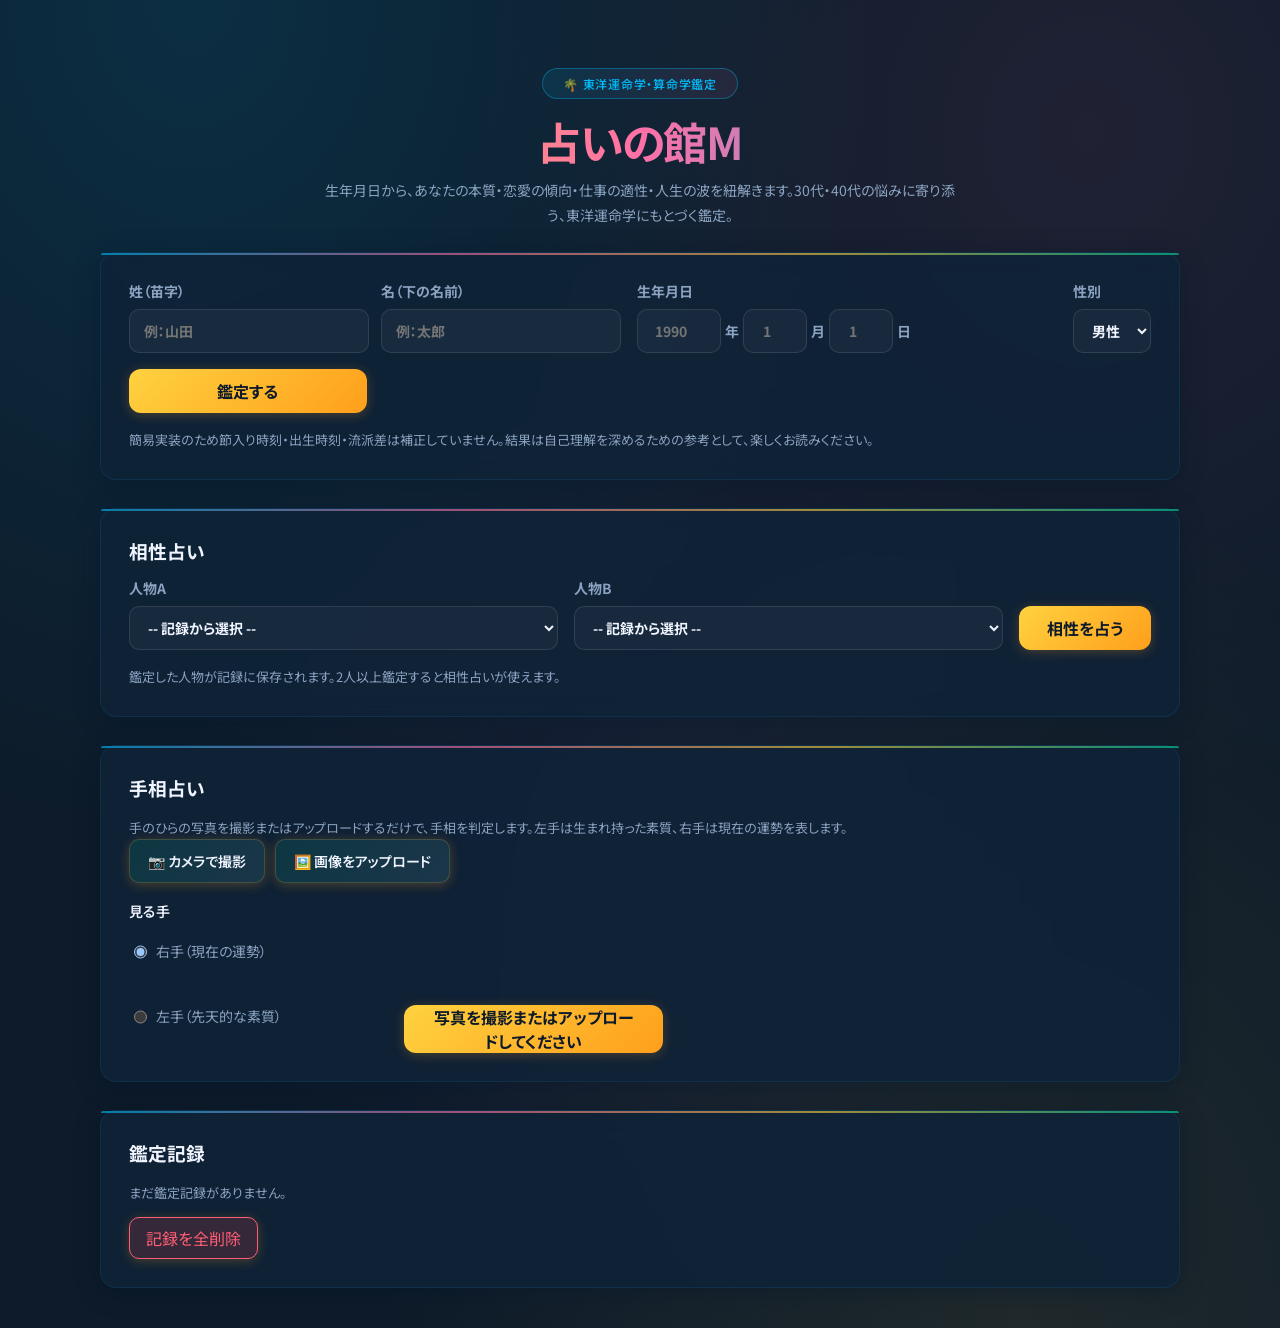
==== index.html @ 5821ea6c "add palmistry photo-only fortune feature with camera/upload and image-hash auto-detection" ====
<!doctype html>
<html lang="ja">
  <head>
    <meta charset="UTF-8" />
    <meta name="viewport" content="width=device-width, initial-scale=1.0" />
    <title>占いの館M</title>
    <link rel="preconnect" href="https://fonts.googleapis.com" />
    <link rel="preconnect" href="https://fonts.gstatic.com" crossorigin />
    <link href="https://fonts.googleapis.com/css2?family=Noto+Sans+JP:wght@400;500;600;700&display=swap" rel="stylesheet" />
    <link rel="stylesheet" href="./styles.css?v=20260906d" />
    <link rel="icon" type="image/svg+xml" href="./icon.svg" />
    <link rel="apple-touch-icon" href="./icon.svg" />
    <!-- Google Analytics 4 - 測定IDを取得後に G-XXXXXXXXXX を実際のIDに置き換えてください -->
    <script async src="https://www.googletagmanager.com/gtag/js?id=G-XXXXXXXXXX"></script>
    <script>
      window.dataLayer = window.dataLayer || [];
      function gtag(){dataLayer.push(arguments);}
      gtag('js', new Date());
      gtag('config', 'G-XXXXXXXXXX');
    </script>
  </head>
  <body>
    <main class="app">
      <section class="hero">
        <div class="badge">🌴 東洋運命学・算命学鑑定</div>
        <h1>占いの館M</h1>
        <p>生年月日から、あなたの本質・恋愛の傾向・仕事の適性・人生の波を紐解きます。30代・40代の悩みに寄り添う、東洋運命学にもとづく鑑定。</p>
      </section>

      <section class="panel input-panel">
        <form id="fortuneForm">
          <div class="name-row">
            <label>
              姓（苗字）
              <input id="lastName" type="text" placeholder="例：山田" autocomplete="family-name" />
            </label>
            <label>
              名（下の名前）
              <input id="firstName" type="text" placeholder="例：太郎" autocomplete="given-name" />
            </label>
          </div>
          <div class="birth-row">
            <label>
              生年月日
              <div class="birth-inputs">
                <input id="birthYear" type="number" inputmode="numeric" placeholder="1990" min="1900" max="2100" required />
                <span class="birth-sep">年</span>
                <input id="birthMonth" type="number" inputmode="numeric" placeholder="1" min="1" max="12" required />
                <span class="birth-sep">月</span>
                <input id="birthDay" type="number" inputmode="numeric" placeholder="1" min="1" max="31" required />
                <span class="birth-sep">日</span>
              </div>
            </label>
          </div>
          <label>
            性別
            <select id="gender">
              <option value="male">男性</option>
              <option value="female">女性</option>
            </select>
          </label>
          <button type="submit">鑑定する</button>
        </form>
        <p class="note">簡易実装のため節入り時刻・出生時刻・流派差は補正していません。結果は自己理解を深めるための参考として、楽しくお読みください。</p>
      </section>

      <section id="result" class="result hidden"></section>

      <section class="panel input-panel section-spaced">
        <h3 class="panel-title">相性占い</h3>
        <form id="compatForm">
          <label>
            人物A
            <select id="personA" required><option value="">-- 記録から選択 --</option></select>
          </label>
          <label>
            人物B
            <select id="personB" required><option value="">-- 記録から選択 --</option></select>
          </label>
          <button type="submit">相性を占う</button>
        </form>
        <p class="note">鑑定した人物が記録に保存されます。2人以上鑑定すると相性占いが使えます。</p>
      </section>

      <section id="compatResult" class="result hidden"></section>

      <section class="panel input-panel section-spaced">
        <h3 class="panel-title">手相占い</h3>
        <p class="note">手のひらの写真を撮影またはアップロードするだけで、手相を判定します。左手は生まれ持った素質、右手は現在の運勢を表します。</p>

        <div class="palm-photo-section">
          <div class="palm-photo-buttons">
            <button type="button" id="palmCameraBtn" class="palm-photo-btn">📷 カメラで撮影</button>
            <button type="button" id="palmUploadBtn" class="palm-photo-btn">🖼️ 画像をアップロード</button>
            <input type="file" id="palmFileInput" accept="image/*" hidden />
          </div>
          <div id="palmCameraWrap" class="palm-camera-wrap hidden">
            <video id="palmVideo" autoplay playsinline></video>
            <div class="palm-camera-controls">
              <button type="button" id="palmSnapBtn">撮影する</button>
              <button type="button" id="palmCameraCancelBtn" class="btn-danger">キャンセル</button>
            </div>
            <p class="note">手のひらをカメラに向けてください。明るい場所で撮影すると線が見やすくなります。</p>
          </div>
          <div id="palmPhotoPreview" class="palm-photo-preview hidden">
            <img id="palmPhotoImg" alt="手のひらの写真" />
            <div class="palm-photo-actions">
              <button type="button" id="palmRetakeBtn">撮り直す</button>
              <button type="button" id="palmClearPhotoBtn" class="btn-danger">写真を削除</button>
            </div>
          </div>
        </div>

        <form id="palmistryForm">
          <div class="palm-section">
            <label class="palm-label">見る手</label>
            <div class="palm-hand-select">
              <label><input type="radio" name="palmHand" value="right" checked /> 右手（現在の運勢）</label>
              <label><input type="radio" name="palmHand" value="left" /> 左手（先天的な素質）</label>
            </div>
          </div>
          <button type="submit" id="palmSubmitBtn" disabled>写真を撮影またはアップロードしてください</button>
        </form>
      </section>

      <section id="palmistryResult" class="result hidden"></section>

      <section id="historySection" class="panel input-panel section-spaced">
        <h3 class="panel-title">鑑定記録</h3>
        <div id="historyList"></div>
        <button id="clearHistory" class="btn-danger">記録を全削除</button>
      </section>
    </main>
    <script src="./qrcode.min.js?v=20260724a"></script>
    <script src="./kanji-data.js?v=20260822b"></script>
    <script src="./palmistry-data.js?v=20260906b"></script>
    <script src="./app.js?v=20260906j"></script>
  </body>
</html>
---- styles.css ----
:root {
  color-scheme: dark;
  --bg: #0d1b2a;
  --panel: rgba(15, 35, 55, 0.88);
  --panel-strong: #122845;
  --text: #f0f4ff;
  --muted: #8ba3c0;
  --gold: #ffd23f;
  --gold-soft: rgba(255, 210, 63, 0.12);
  --red: #ff5d73;
  --blue: #00bbf9;
  --green: #06d6a0;
  --border: rgba(255, 210, 63, 0.18);
  --border-subtle: rgba(0, 187, 249, 0.10);
  --green-soft: rgba(6, 214, 160, 0.08);
  --green-border: rgba(6, 214, 160, 0.20);
  --blue-soft: rgba(0, 187, 249, 0.08);
  --blue-border: rgba(0, 187, 249, 0.20);
  --orange-soft: rgba(255, 159, 67, 0.08);
  --orange-border: rgba(255, 159, 67, 0.20);
  --red-soft: rgba(255, 93, 115, 0.08);
  --red-border: rgba(255, 93, 115, 0.20);
  --steel-soft: rgba(0, 187, 249, 0.08);
  --steel-border: rgba(0, 187, 249, 0.25);
  --seagreen-soft: rgba(6, 214, 160, 0.08);
  --seagreen-border: rgba(6, 214, 160, 0.25);
  --tropical-coral: #ff5d73;
  --tropical-teal: #00bbf9;
  --tropical-sand: #ffd23f;
  --tropical-palm: #06d6a0;
  --tropical-ocean: #0d1b2a;
  --tropical-purple: #c77dff;
  --tropical-pink: #ff70a6;
  --tropical-orange: #ff9f1c;
  --tropical-lime: #c1f50d;
  font-family: "Noto Sans JP", "Yu Gothic", "Hiragino Kaku Gothic ProN", Meiryo, system-ui, -apple-system, sans-serif;
  font-feature-settings: "palt";
}

/* === 統一ユーティリティクラス === */
.section-spaced { margin-top: 28px; }
.panel-title { margin: 0 0 14px; }
.btn-danger {
  margin-top: 12px;
  background: rgba(209, 75, 75, 0.2);
  color: var(--red);
  border: 1px solid var(--red);
  border-radius: 10px;
  padding: 8px 16px;
  cursor: pointer;
  font: inherit;
  min-height: auto;
}
.btn-danger:hover { background: rgba(209, 75, 75, 0.35); }
.history-item { cursor: pointer; }
.history-tags {
  display: flex;
  gap: 4px;
  margin-top: 4px;
  flex-wrap: wrap;
}
.sex-tendency { margin-bottom: 12px; }
.sex-tendency-head { margin-bottom: 4px; }
.sex-tendency-keyword {
  font-size: 11px;
  padding: 2px 8px;
  border-radius: 4px;
  background: rgba(232, 200, 112, 0.13);
  color: #c0a040;
  font-weight: 600;
}
.sex-tendency-summary {
  font-size: 13px;
  margin-bottom: 6px;
}
.sex-tendency-traits {
  font-size: 12px;
  margin: 0 0 6px;
  padding-left: 20px;
  color: var(--text);
}
.sex-tendency-caution {
  font-size: 11px;
  color: var(--muted);
  padding: 3px 8px;
  border-radius: 4px;
  background: rgba(255, 180, 80, 0.1);
}
.mt-4 { margin-top: 4px; }
.mt-6 { margin-top: 6px; }
.mt-14 { margin-top: 14px; }
.mt-16 { margin-top: 16px; }
.mt-18 { margin-top: 18px; }
.m-0 { margin: 0; }
.mb-6 { margin-bottom: 6px; }
.mb-8 { margin-bottom: 8px; }
.mb-10 { margin-bottom: 10px; }
.mb-12 { margin-bottom: 12px; }
.text-red { color: #e05050; }
.text-steel { color: #4682b4; }
.text-seagreen { color: #2e8b57; }
.text-muted { color: var(--muted); }
.fs-14 { font-size: 14px; }
.fs-15 { font-size: 15px; }
.alert-lead { font-size: 15px; line-height: 1.7; }
.risk-factor {
  margin: 4px 0;
  padding: 4px 8px;
  background: rgba(192,80,80,0.08);
  border-radius: 6px;
  font-size: 12px;
  color: var(--muted);
}
.risk-factor.is-protect {
  background: var(--seagreen-soft);
}
.risk-factor-simple {
  font-size: 14px;
  margin: 6px 0;
  padding: 8px 12px;
  background: rgba(192,80,80,0.08);
  border-radius: 8px;
  line-height: 1.6;
}
.risk-factor-simple.is-protect {
  background: var(--seagreen-soft);
}
.tag-pill.is-sm { font-size: 12px; padding: 4px 10px; }
.tag-pill.is-lg { font-size: 14px; padding: 6px 14px; }
.flex-wrap-gap {
  display: flex;
  flex-wrap: wrap;
  gap: 6px;
  margin-top: 6px;
}
.six-parents-legend-color { display: inline-block; width: 12px; height: 12px; border-radius: 2px; margin-right: 6px; }
.six-parents-depth-comment { display: block; font-size: 0.7em; font-weight: 400; opacity: 0.7; }
.score-badge {
  font-size: 11px;
  padding: 2px 6px;
  border-radius: 4px;
  background: var(--badge-bg, rgba(255, 255, 255, 0.08));
  color: var(--badge-color, var(--muted));
  font-weight: 600;
}
.info-box {
  padding: 14px 16px;
  border-radius: 10px;
  border: 1px solid;
  margin-bottom: 16px;
}
.info-box.is-green { background: var(--green-soft); border-color: var(--green-border); }
.info-box.is-blue { background: var(--blue-soft); border-color: var(--blue-border); }
.info-box.is-orange { background: var(--orange-soft); border-color: var(--orange-border); }
.info-box.is-red { background: var(--red-soft); border-color: var(--red-border); }
.info-box.is-gold { background: rgba(244, 201, 93, 0.06); border-color: rgba(244, 201, 93, 0.15); }
.info-box.is-steel { background: var(--steel-soft); border-color: var(--steel-border); }

.info-section { margin-bottom: 12px; }
.info-section:last-child { margin-bottom: 0; }
.info-label {
  font-size: 13px;
  color: var(--muted);
  display: block;
  margin-bottom: 4px;
}
.info-label.is-orange { color: #d0a070; }
.info-label.is-red { color: #e08060; }
.info-label.is-green { color: #70b080; }
.info-label.is-blue { color: #7ab0d0; }
.info-label.is-steel { color: #4682b4; }
.info-label.is-seagreen { color: #2e8b57; }
.info-label.is-red-strong { color: #c05050; }

.info-text {
  margin: 4px 0 0;
  font-size: 14px;
  line-height: 1.7;
  color: var(--text);
}
.info-text.is-lead {
  margin: 0 0 14px;
  line-height: 1.8;
}
.info-text.is-compact {
  font-size: 13px;
  line-height: 1.8;
}
.flex-row {
  display: flex;
  align-items: center;
  gap: 10px;
  margin-bottom: 8px;
}
.tp-list {
  margin: 0;
  padding-left: 20px;
  line-height: 1.7;
  font-size: 13px;
  color: var(--text);
}

.info-grid {
  display: grid;
  grid-template-columns: repeat(auto-fit, minmax(180px, 1fr));
  gap: 10px;
}

.info-item {
  padding: 10px 14px;
  border-radius: 8px;
  background: rgba(255, 255, 255, 0.03);
  border: 1px solid var(--border);
}
.info-item .info-label { margin-bottom: 0; }
.info-item p { margin: 4px 0 0; font-size: 14px; }

.tag-pill {
  display: inline-block;
  font-size: 13px;
  padding: 6px 14px;
  border-radius: 10px;
  font-weight: 600;
  border: 1px solid;
}
.tag-pill.is-blue {
  background: rgba(122, 176, 208, 0.12);
  border-color: rgba(122, 176, 208, 0.25);
  color: #7ab0d0;
}
.tag-pill.is-red {
  background: rgba(192, 80, 80, 0.1);
  border-color: rgba(192, 80, 80, 0.2);
  color: #c05050;
}
.tag-list {
  display: flex;
  flex-wrap: wrap;
  gap: 8px;
  margin-top: 8px;
}
.info-inline {
  font-size: 14px;
  margin-left: 8px;
}
.mini-badge {
  font-size: 12px;
  padding: 2px 8px;
  border-radius: 4px;
  font-weight: 600;
}
.mini-badge.is-blue { background: rgba(122, 176, 208, 0.12); color: #7ab0d0; }

.note-text {
  color: var(--muted);
  font-size: 13px;
  line-height: 1.7;
}
.note-text-sm {
  color: var(--muted);
  font-size: 12px;
  line-height: 1.6;
}

/* === 表示モード切替 === */
.view-toggle-wrap {
  display: flex;
  align-items: center;
  flex-wrap: wrap;
  gap: 10px;
  margin-bottom: 20px;
  padding: 14px 18px;
  background: var(--panel);
  border: 1px solid var(--border-subtle);
  border-radius: 12px;
}
.view-toggle {
  display: inline-flex;
  align-items: center;
  position: relative;
  cursor: pointer;
  user-select: none;
  gap: 8px;
}
.view-toggle input {
  position: absolute;
  opacity: 0;
  width: 0;
  height: 0;
}
.view-toggle-slider {
  width: 46px;
  height: 24px;
  border-radius: 12px;
  background: var(--gold);
  transition: background 0.2s;
  position: relative;
  flex-shrink: 0;
}
.view-toggle-slider::before {
  content: "";
  position: absolute;
  width: 18px;
  height: 18px;
  border-radius: 50%;
  background: #fff;
  top: 3px;
  left: 3px;
  transition: transform 0.2s;
}
.view-toggle input:checked + .view-toggle-slider {
  background: var(--gold);
}
.view-toggle input:checked + .view-toggle-slider::before {
  transform: translateX(22px);
}
.view-toggle input:not(:checked) + .view-toggle-slider {
  background: var(--green);
}
.view-toggle-label-expert,
.view-toggle-label-simple {
  font-size: 13px;
  font-weight: 600;
  transition: opacity 0.2s;
}
.view-toggle input:checked ~ .view-toggle-label-expert { opacity: 1; }
.view-toggle input:checked ~ .view-toggle-label-simple { opacity: 0.4; }
.view-toggle input:not(:checked) ~ .view-toggle-label-expert { opacity: 0.4; }
.view-toggle input:not(:checked) ~ .view-toggle-label-simple { opacity: 1; }
.view-toggle-hint {
  font-size: 12px;
  color: var(--muted);
  margin: 0;
  flex-basis: 100%;
}
/* 専門用語あり（チェックON）= expert表示、simple非表示 */
.view-toggle-hint.simple-only,
.simple-only { display: none; }
.view-toggle-hint.expert-only { display: block; }
/* 専門用語なし（チェックOFF）= simple表示、expert非表示 */
body.simple-mode .simple-only { display: block; }
body.simple-mode .expert-only { display: none; }
body.simple-mode .view-toggle-hint.expert-only { display: none; }
body.simple-mode .view-toggle-hint.simple-only { display: block; }
/* simple-only内の要素は常に表示 */
body.simple-mode .simple-only .simple-only { display: block; }
/* expert-only内のexpert-onlyは親が表示時のみ */
body:not(.simple-mode) .expert-only .expert-only { display: block; }

/* === シンプル表示モードのスタイル === */
.simple-summary {
  display: flex;
  flex-direction: column;
  gap: 16px;
}
.simple-summary-item h4 {
  font-size: 14px;
  color: var(--gold);
  margin: 0 0 6px;
}
.simple-summary-item p {
  font-size: 13px;
  line-height: 1.7;
  margin: 0;
  color: var(--text);
}
.simple-stage {
  padding: 14px 16px;
  border-radius: 10px;
  border: 1px solid rgba(255,255,255,0.06);
  margin-bottom: 10px;
  background: rgba(255,255,255,0.02);
}
.simple-stage.current {
  border-color: var(--gold);
  background: rgba(217,164,65,0.06);
}
.simple-stage-head {
  display: flex;
  align-items: center;
  gap: 10px;
  margin-bottom: 8px;
}
.simple-stage-head h4 {
  font-size: 14px;
  margin: 0;
}
.simple-stage-now {
  font-size: 11px;
  padding: 2px 8px;
  border-radius: 4px;
  background: var(--gold);
  color: #000;
  font-weight: 700;
}
.simple-stage-rank {
  font-size: 13px;
  font-weight: 700;
  margin-left: auto;
}
.simple-stage-desc {
  font-size: 13px;
  line-height: 1.6;
  margin: 6px 0;
}
.simple-stage-advice {
  font-size: 12px;
  line-height: 1.6;
  color: var(--muted);
  margin: 4px 0 0;
}
.simple-health {
  display: flex;
  flex-direction: column;
  gap: 14px;
}
.simple-health-item h4 {
  font-size: 14px;
  color: var(--gold);
  margin: 0 0 6px;
}
.simple-health-item p {
  font-size: 13px;
  line-height: 1.7;
  margin: 0;
}
.simple-health-warning {
  padding: 12px 14px;
  border-radius: 10px;
  background: rgba(255,80,80,0.06);
  border: 1px solid rgba(255,80,80,0.15);
}
.simple-health-warning h4 { color: #ff8080; }
.simple-health-year {
  margin: 8px 0;
  padding: 8px 10px;
  background: rgba(255,255,255,0.03);
  border-radius: 8px;
}
.simple-health-year b {
  font-size: 14px;
  color: #ff8080;
}
.simple-health-year p {
  font-size: 12px;
  line-height: 1.5;
  margin: 4px 0 0;
}

* {
  box-sizing: border-box;
}

body {
  margin: 0;
  min-height: 100vh;
  overflow-x: hidden;
  background:
    radial-gradient(ellipse at 15% 0%, rgba(0, 187, 249, 0.12) 0%, transparent 45%),
    radial-gradient(ellipse at 85% 10%, rgba(255, 112, 166, 0.08) 0%, transparent 40%),
    radial-gradient(ellipse at 50% 60%, rgba(199, 125, 255, 0.06) 0%, transparent 50%),
    radial-gradient(ellipse at 80% 100%, rgba(255, 210, 63, 0.08) 0%, transparent 45%),
    var(--bg);
  color: var(--text);
  -webkit-font-smoothing: antialiased;
  -moz-osx-font-smoothing: grayscale;
}

.app {
  width: min(1080px, calc(100% - 32px));
  margin: 0 auto;
  padding: 40px 0;
}

.hero {
  text-align: center;
  padding: 28px 0 24px;
}

.badge {
  display: inline-flex;
  padding: 6px 20px;
  border: 1px solid rgba(0, 187, 249, 0.35);
  border-radius: 999px;
  color: var(--tropical-teal);
  background: linear-gradient(90deg, rgba(0, 187, 249, 0.10), rgba(255, 112, 166, 0.08));
  letter-spacing: 0.06em;
  font-size: 12px;
  font-weight: 500;
}

h1 {
  margin: 16px 0 10px;
  font-size: clamp(28px, 5vw, 44px);
  line-height: 1.2;
  letter-spacing: -0.03em;
  font-weight: 700;
  background: linear-gradient(90deg, var(--tropical-sand), var(--tropical-pink), var(--tropical-teal));
  -webkit-background-clip: text;
  background-clip: text;
  -webkit-text-fill-color: transparent;
}

.hero p {
  max-width: 640px;
  margin: 0 auto;
  color: var(--muted);
  line-height: 1.8;
  font-size: 14px;
}

.panel,
.result-card {
  border: 1px solid var(--border-subtle);
  border-radius: 16px;
  background: var(--panel);
  box-shadow: 0 4px 24px rgba(0, 20, 40, 0.4);
  backdrop-filter: blur(10px);
}

/* colorful top accent line for panels */
.panel::before,
.result-card::before {
  content: none;
}

.panel,
.result-card {
  position: relative;
}

.panel::after,
.result-card::after {
  content: '';
  position: absolute;
  top: 0;
  left: 0;
  right: 0;
  height: 2px;
  border-radius: 16px 16px 0 0;
  background: linear-gradient(90deg, var(--tropical-teal), var(--tropical-pink), var(--tropical-sand), var(--tropical-palm));
  opacity: 0.6;
}

.input-panel {
  padding: 28px;
}

form {
  display: grid;
  grid-template-columns: 1fr 1fr 1fr 0.7fr auto;
  gap: 16px;
  align-items: end;
}

.name-row {
  grid-column: span 2;
  display: grid;
  grid-template-columns: 1fr 1fr;
  gap: 12px;
}

.birth-row {
  grid-column: span 2;
}

.birth-inputs {
  display: flex;
  align-items: center;
  gap: 4px;
  max-width: 100%;
}

.birth-inputs input {
  width: 64px;
  min-width: 0;
  text-align: center;
  flex-shrink: 1;
}

.birth-inputs input:first-child {
  width: 84px;
}

.birth-sep {
  color: var(--muted);
  font-size: 14px;
  font-weight: 700;
  flex-shrink: 0;
}

label {
  display: grid;
  gap: 8px;
  color: var(--muted);
  font-weight: 700;
  font-size: 14px;
}

input,
select,
button {
  min-height: 44px;
  max-width: 100%;
  border: 1px solid rgba(255, 255, 255, 0.1);
  border-radius: 10px;
  padding: 0 14px;
  font: inherit;
  transition: border-color 0.2s, box-shadow 0.2s;
}

input,
select {
  background: rgba(255, 255, 255, 0.04);
  color: var(--text);
}

input:focus,
select:focus {
  outline: none;
  border-color: var(--tropical-pink);
  box-shadow: 0 0 0 3px rgba(255, 112, 166, 0.15);
}

button {
  cursor: pointer;
  border: none;
  color: #0d1b2a;
  background: linear-gradient(135deg, var(--tropical-sand), var(--tropical-orange));
  font-weight: 700;
  padding: 0 28px;
  border-radius: 12px;
  transition: background 0.2s, transform 0.1s, box-shadow 0.2s;
  box-shadow: 0 2px 12px rgba(255, 159, 28, 0.25);
}

button:hover {
  background: linear-gradient(135deg, #ffe066, var(--tropical-sand));
  box-shadow: 0 4px 18px rgba(255, 210, 63, 0.35);
}

button:active {
  transform: scale(0.98);
}

.note {
  margin: 16px 0 0;
  color: var(--muted);
  font-size: 13px;
  line-height: 1.7;
}
.note.mb-10 { margin: 0 0 10px; }
.note.mb-14 { margin: 0 0 14px; }
.note.is-small { font-size: 12px; }
.note.lead { line-height: 1.7; }
.mt-10 { margin-top: 10px; }

.result {
  margin-top: 28px;
  display: grid;
  gap: 18px;
}

.hidden {
  display: none;
}

.result-card {
  padding: 28px;
}

.result-header {
  display: flex;
  justify-content: space-between;
  gap: 18px;
  align-items: start;
}

.result-header h2,
.result-card h3 {
  margin: 0;
  font-weight: 600;
}

.result-header p {
  margin: 10px 0 0;
  color: var(--muted);
}
.result-version {
  font-size: 10px;
  color: var(--muted);
  opacity: 0.5;
}

.grid {
  display: grid;
  grid-template-columns: repeat(3, 1fr);
  gap: 14px;
}

.kanshi {
  padding: 18px;
  border-radius: 14px;
  background: rgba(255, 255, 255, 0.04);
}

.kanshi strong {
  display: block;
  color: var(--muted);
  font-size: 13px;
}

.kanshi span {
  display: block;
  margin-top: 6px;
  font-size: 30px;
  font-weight: 900;
}

.bars {
  display: grid;
  gap: 12px;
  margin-top: 18px;
}

.bar-row {
  display: grid;
  grid-template-columns: 56px 1fr 34px;
  gap: 12px;
  align-items: center;
}

.bar {
  height: 12px;
  border-radius: 999px;
  background: rgba(255, 255, 255, 0.08);
  overflow: hidden;
}

.bar i {
  display: block;
  height: 100%;
  width: var(--bar-width, 0%);
  border-radius: inherit;
  background: linear-gradient(90deg, var(--gold), var(--red));
}

.star-grid {
  display: grid;
  grid-template-columns: repeat(5, 1fr);
  gap: 12px;
  margin-top: 18px;
}

.star {
  min-height: 120px;
  padding: 16px;
  border: 1px solid var(--border-subtle);
  border-radius: 14px;
  background: rgba(255, 255, 255, 0.03);
}

.star small {
  color: var(--muted);
}

.star b {
  display: block;
  margin: 8px 0;
  color: var(--gold);
  font-size: 20px;
}

.reading {
  display: grid;
  gap: 14px;
}

.reading article {
  padding: 18px;
  border-left: 3px solid var(--red);
  border-radius: 10px;
  background: var(--red-soft);
  line-height: 1.8;
}

.reading article.is-good {
  border-left-color: var(--blue);
  background: var(--blue-soft);
}

.reading article.is-bad {
  border-left-color: var(--red);
  background: var(--red-soft);
}

.reading article.is-work {
  border-left-color: var(--tropical-orange);
  background: var(--orange-soft);
}

.reading article.is-love {
  border-left-color: var(--tropical-pink);
  background: rgba(255, 112, 166, 0.08);
}

.reading article.is-hidden {
  border-left-color: var(--tropical-purple);
  background: rgba(199, 125, 255, 0.08);
}

.reading article.is-money {
  border-left-color: var(--tropical-palm);
  background: var(--green-soft);
}

.reading article.is-marriage {
  border-left-color: var(--tropical-teal);
  background: var(--blue-soft);
}

.reading article.is-social {
  border-left-color: var(--tropical-sand);
  background: var(--gold-soft);
}

.reading article.is-work-ex {
  border-left-color: var(--tropical-orange);
  background: var(--orange-soft);
}

.reading article.is-star-detail {
  border-left-color: var(--tropical-purple);
  background: rgba(199, 125, 255, 0.08);
}

.work-ex-score-wrap {
  display: flex;
  align-items: center;
  gap: 16px;
  margin-bottom: 10px;
}

.work-ex-score-num {
  font-size: 3.2em;
  font-weight: 800;
  color: var(--tropical-sand);
  line-height: 1;
  text-shadow: 0 0 20px rgba(255, 210, 63, 0.3);
}

.work-ex-score-num span {
  font-size: 0.35em;
  font-weight: 400;
  color: #a09060;
  margin-left: 2px;
}

.work-ex-rank-badge {
  display: inline-block;
  padding: 4px 14px;
  border-radius: 20px;
  font-size: 0.85em;
  font-weight: 600;
  color: #1a1a2e;
  background: linear-gradient(135deg, #e0c060, #c0a040);
  white-space: nowrap;
}

.work-ex-bar {
  height: 10px;
  border-radius: 5px;
  background: rgba(255, 255, 255, 0.08);
  overflow: hidden;
  margin-bottom: 12px;
}

.work-ex-bar i {
  display: block;
  height: 100%;
  width: var(--work-ex-width, 0%);
  border-radius: 5px;
  background: linear-gradient(90deg, var(--tropical-orange), var(--tropical-sand), var(--tropical-sand));
  transition: width 0.8s ease;
  box-shadow: 0 0 10px rgba(255, 210, 63, 0.4);
}

.work-ex-detail {
  font-size: 0.9em;
  line-height: 1.7;
  color: var(--muted);
  white-space: pre-line;
}

.reading h4 {
  margin: 0 0 8px;
  color: var(--tropical-coral);
}

.reading article.is-good h4 {
  color: var(--tropical-teal);
}

.reading article.is-work h4 {
  color: var(--tropical-orange);
}

.reading article.is-love h4 {
  color: var(--tropical-pink);
}

.reading article.is-hidden h4 {
  color: var(--tropical-purple);
}

.reading article.is-money h4 {
  color: var(--tropical-palm);
}

.reading article.is-marriage h4 {
  color: var(--tropical-teal);
}

.reading article.is-social h4 {
  color: var(--tropical-sand);
}

.reading article.is-work-ex h4 {
  color: var(--tropical-orange);
}

.reading article.is-star-detail h4 {
  color: var(--tropical-purple);
}

.reading article div {
  white-space: pre-line;
}

.taiun-flow {
  display: grid;
  grid-template-columns: repeat(auto-fill, minmax(100px, 1fr));
  gap: 10px;
  margin-top: 18px;
}

.taiun-item {
  padding: 14px 10px;
  border-radius: 12px;
  background: rgba(255, 255, 255, 0.03);
  border: 1px solid var(--border-subtle);
  text-align: center;
  transition: border-color 0.2s;
}

.taiun-item.current {
  border-color: var(--gold);
  background: var(--gold-soft);
}

.taiun-item .age {
  display: block;
  font-size: 12px;
  color: var(--muted);
  margin-bottom: 6px;
}

.taiun-item .pillar {
  font-size: 22px;
  font-weight: 900;
}

.taiun-item .star-label {
  display: block;
  margin-top: 6px;
  font-size: 12px;
  color: var(--gold);
}

.taiun-item .energy-label {
  display: block;
  margin-top: 4px;
  font-size: 11px;
  color: var(--blue);
}

#compatForm {
  display: grid;
  grid-template-columns: 1fr 1fr auto;
  gap: 16px;
  align-items: end;
}

.history-item {
  display: grid;
  grid-template-columns: 1fr 2fr auto;
  gap: 12px;
  align-items: center;
  padding: 12px 16px;
  border-radius: 10px;
  background: rgba(255, 255, 255, 0.03);
  margin-bottom: 6px;
  transition: background 0.2s;
}

.history-item:hover {
  background: var(--gold-soft);
}

.history-name {
  font-weight: 700;
}

.history-info {
  font-size: 13px;
  color: var(--muted);
}

.history-del {
  width: 28px;
  height: 28px;
  border: none;
  border-radius: 8px;
  background: rgba(209, 75, 75, 0.15);
  color: var(--red);
  font-size: 18px;
  cursor: pointer;
  display: flex;
  align-items: center;
  justify-content: center;
}

.compat-score {
  display: flex;
  justify-content: center;
  margin: 24px 0;
}

.score-circle {
  width: 120px;
  height: 120px;
  border-radius: 50%;
  border: 3px solid var(--gold);
  display: flex;
  align-items: center;
  justify-content: center;
  flex-direction: column;
  background: var(--gold-soft);
}

.score-circle span {
  font-size: 42px;
  font-weight: 900;
  color: var(--gold);
}

.score-circle small {
  font-size: 14px;
  color: var(--muted);
}

.compat-detail {
  display: grid;
  gap: 10px;
}

.compat-row {
  display: grid;
  grid-template-columns: 140px 1fr;
  gap: 12px;
  padding: 10px 14px;
  border-radius: 10px;
  background: rgba(255, 255, 255, 0.04);
  align-items: center;
}

.compat-row b {
  color: var(--gold);
  font-size: 13px;
}

.compat-cats {
  display: grid;
  gap: 20px;
}

.compat-cat {
  padding: 18px 20px;
  border-radius: 12px;
  border-left: 3px solid;
  background: rgba(255, 255, 255, 0.025);
}

.compat-cat.is-love {
  border-left-color: #e890b8;
  background: rgba(232, 144, 184, 0.06);
}

.compat-cat.is-sex {
  border-left-color: #e07060;
  background: rgba(224, 112, 96, 0.06);
}

.compat-cat.is-marriage {
  border-left-color: #70d0e0;
  background: rgba(112, 208, 224, 0.06);
}

.compat-cat.is-affair {
  border-left-color: #c080d0;
  background: rgba(192, 128, 208, 0.06);
}

.compat-cat.is-divorce {
  border-left-color: #d06060;
  background: rgba(208, 96, 96, 0.06);
}

.compat-cat-head {
  display: flex;
  align-items: center;
  justify-content: space-between;
  margin-bottom: 10px;
}

.compat-cat-head h4 {
  margin: 0;
  font-size: 1.05em;
}

.compat-cat.is-love h4 { color: #e890b8; }
.compat-cat.is-sex h4 { color: #e07060; }
.compat-cat.is-marriage h4 { color: #70d0e0; }
.compat-cat.is-affair h4 { color: #c080d0; }
.compat-cat.is-divorce h4 { color: #d06060; }

.compat-cat-score {
  display: flex;
  align-items: baseline;
  gap: 4px;
  font-size: 2.2em;
  font-weight: 800;
  line-height: 1;
  color: var(--score-color, var(--gold));
}

.compat-cat-score small {
  font-size: 0.35em;
  font-weight: 400;
  opacity: 0.6;
}

.compat-cat-rank {
  display: inline-flex;
  align-items: center;
  justify-content: center;
  width: 28px;
  height: 28px;
  border-radius: 50%;
  font-size: 0.5em;
  font-weight: 700;
  color: #1a1a2e;
  margin-left: 6px;
  background: var(--score-color, var(--gold));
}

.compat-cat-bar {
  height: 8px;
  border-radius: 4px;
  background: rgba(255, 255, 255, 0.06);
  overflow: hidden;
  margin-bottom: 12px;
}

.compat-cat-bar-fill {
  height: 100%;
  width: var(--score, 0%);
  border-radius: 4px;
  transition: width 0.8s ease;
  opacity: 0.85;
  background: linear-gradient(90deg, var(--score-color, var(--gold)), var(--score-color, var(--gold)));
}

.compat-cat p {
  margin: 0 0 10px;
  font-size: 0.9em;
  line-height: 1.7;
  color: #b0b0c0;
}

.compat-cat-factors {
  display: flex;
  flex-wrap: wrap;
  gap: 6px;
  margin-bottom: 10px;
}

.factor-tag {
  display: inline-block;
  padding: 2px 8px;
  border-radius: 4px;
  font-size: 0.75em;
  background: rgba(255, 255, 255, 0.06);
  color: #a0a0b0;
}

.compat-cat-stars {
  display: grid;
  gap: 8px;
  padding-top: 10px;
  border-top: 1px solid rgba(255, 255, 255, 0.06);
}

.compat-cat-stars > div {
  font-size: 0.85em;
  line-height: 1.6;
  color: #a0a0b0;
}

.compat-cat-stars b {
  color: var(--gold);
  font-size: 0.9em;
}

.six-parents-tree {
  display: grid;
  gap: 16px;
}

.six-parents-gen {
  padding: 14px 16px;
  border-radius: 10px;
  background: rgba(255, 255, 255, 0.03);
  border-left: 3px solid;
}

.six-parents-gen-parents {
  border-left-color: #a0c0e0;
}

.six-parents-gen-self {
  border-left-color: var(--gold);
}

.six-parents-gen-children {
  border-left-color: #e0c0a0;
}

.six-parents-gen h4 {
  margin: 0 0 10px;
  font-size: 0.95em;
}

.six-parents-gen-parents h4 { color: #a0c0e0; }
.six-parents-gen-self h4 { color: var(--gold); }
.six-parents-gen-children h4 { color: #e0c0a0; }

.six-parents-row {
  display: grid;
  grid-template-columns: 1.5fr 1fr 1fr 2fr;
  gap: 10px;
  align-items: center;
  padding: 6px 0;
  border-bottom: 1px solid rgba(255, 255, 255, 0.04);
}

.six-parents-row:last-child {
  border-bottom: none;
}

.six-parents-self {
  background: rgba(240, 224, 128, 0.06);
  border-radius: 6px;
  padding: 8px 10px;
  margin: 4px 0;
}

.six-parents-label b {
  font-size: 0.85em;
  color: #c0c0d0;
}

.six-parents-comment {
  display: block;
  font-size: 0.7em;
  font-weight: 400;
  color: var(--muted);
  line-height: 1.5;
  margin-top: 2px;
  opacity: 0.8;
}

.six-parents-gen-desc {
  font-size: 0.75em;
  color: var(--muted);
  margin: 0 0 8px;
  line-height: 1.5;
  padding: 4px 8px;
  background: rgba(255, 255, 255, 0.02);
  border-radius: 4px;
}

.six-parents-legend {
  display: grid;
  gap: 4px;
  margin-top: 14px;
  padding: 12px 14px;
  border-radius: 8px;
  background: rgba(255, 255, 255, 0.02);
}

.six-parents-legend-item {
  display: flex;
  align-items: center;
  gap: 8px;
  font-size: 0.78em;
  color: #b0b0c0;
  line-height: 1.5;
}

.six-parents-legend-item b {
  color: #d0d0e0;
  min-width: 80px;
}

.six-parents-legend-color {
  display: inline-block;
  width: 12px;
  height: 12px;
  border-radius: 50%;
  flex-shrink: 0;
}

.six-parents-notes {
  display: grid;
  gap: 8px;
  margin-top: 12px;
}

.six-parents-note-item {
  font-size: 0.78em;
  color: var(--muted);
  line-height: 1.7;
  padding: 8px 12px;
  border-radius: 6px;
  background: rgba(255, 255, 255, 0.02);
  border-left: 2px solid rgba(255, 255, 255, 0.08);
}

.six-parents-note-item b {
  color: #c0c0d0;
  display: block;
  margin-bottom: 2px;
}

.six-parents-stem {
  font-size: 1.3em;
  font-weight: 700;
  color: var(--gold);
  display: flex;
  align-items: baseline;
  gap: 6px;
}

.six-parents-stem small {
  font-size: 0.5em;
  font-weight: 400;
  color: var(--muted);
}

.six-parents-depth {
  font-size: 0.8em;
  font-weight: 600;
}

.six-parents-positions {
  font-size: 0.8em;
  color: var(--muted);
  line-height: 1.5;
}

@media (max-width: 600px) {
  .six-parents-row {
    grid-template-columns: 1fr 0.8fr;
    gap: 6px;
  }
  .six-parents-depth,
  .six-parents-positions {
    grid-column: 1 / -1;
    font-size: 0.75em;
  }
}

.life-stage {
  padding: 16px 18px;
  border-radius: 10px;
  background: rgba(255, 255, 255, 0.03);
  margin-bottom: 14px;
  border-left: 3px solid rgba(255, 255, 255, 0.1);
}

.life-stage.current {
  border-left-color: var(--gold);
  background: rgba(240, 224, 128, 0.05);
}

.life-stage-header {
  display: flex;
  align-items: center;
  justify-content: space-between;
  margin-bottom: 10px;
}

.life-stage-title {
  display: flex;
  align-items: center;
  gap: 8px;
}

.life-stage-title h4 {
  margin: 0;
  font-size: 1em;
}

.life-stage-now {
  display: inline-block;
  padding: 1px 8px;
  border-radius: 4px;
  font-size: 0.7em;
  font-weight: 700;
  background: var(--gold);
  color: #1a1a2e;
}

.life-stage-score {
  display: flex;
  align-items: baseline;
  gap: 4px;
  font-size: 1.8em;
  font-weight: 800;
  line-height: 1;
}

.life-stage-score small {
  font-size: 0.4em;
  font-weight: 400;
  opacity: 0.6;
}

.life-stage-rank {
  display: inline-flex;
  align-items: center;
  justify-content: center;
  width: 24px;
  height: 24px;
  border-radius: 50%;
  font-size: 0.5em;
  font-weight: 700;
  color: #1a1a2e;
  margin-left: 4px;
}

.life-stage-bar {
  height: 6px;
  border-radius: 3px;
  background: rgba(255, 255, 255, 0.06);
  overflow: hidden;
  margin-bottom: 10px;
}

.life-stage-bar-fill {
  height: 100%;
  border-radius: 3px;
  transition: width 0.8s ease;
  opacity: 0.8;
}

.life-stage-desc {
  margin: 0 0 6px;
  font-size: 0.8em;
  color: var(--muted);
}

.life-stage-summary {
  margin: 0 0 8px;
  font-size: 0.88em;
  line-height: 1.7;
  color: #b0b0c0;
}

.life-stage-advice {
  margin: 0 0 12px;
  font-size: 0.85em;
  line-height: 1.7;
  color: #d0a0a0;
}

.life-stage-advice b {
  color: #e08080;
}

.life-stage-taiun {
  display: grid;
  gap: 4px;
  padding-top: 10px;
  border-top: 1px solid rgba(255, 255, 255, 0.06);
}

.life-stage-taiun-item {
  display: flex;
  align-items: center;
  gap: 10px;
  padding: 4px 8px;
  border-radius: 4px;
  font-size: 0.78em;
  background: rgba(255, 255, 255, 0.02);
}

.life-stage-taiun-item.tenchu {
  background: rgba(192, 80, 80, 0.08);
}

.lst-age {
  color: var(--muted);
  min-width: 70px;
}

.lst-pillar {
  font-weight: 600;
  color: var(--gold);
  min-width: 50px;
}

.lst-star {
  color: #c0c0d0;
  min-width: 70px;
}

.lst-energy {
  color: var(--muted);
  min-width: 70px;
}

.lst-rel {
  font-size: 0.9em;
  color: #a0a0b0;
  min-width: 40px;
}

.lst-tenchu {
  color: #c05050;
  font-weight: 600;
  font-size: 0.85em;
}

.lst-score {
  margin-left: auto;
  font-weight: 700;
}

@media (max-width: 600px) {
  .life-stage-taiun-item {
    flex-wrap: wrap;
    gap: 4px;
  }
}

.nenun-list {
  display: grid;
  gap: 8px;
  margin-top: 14px;
}

.nenun-row {
  display: grid;
  grid-template-columns: 100px 70px 1fr 2fr;
  gap: 14px;
  align-items: center;
  padding: 14px 18px;
  border-radius: 12px;
  background: rgba(255, 255, 255, 0.025);
  border: 1px solid var(--border-subtle);
}

.nenun-row.current {
  border-color: var(--gold);
  background: var(--gold-soft);
}

.nenun-row.tenchu {
  border-left: 4px solid var(--red);
}

.nenun-year {
  display: flex;
  flex-direction: column;
  gap: 2px;
}

.nenun-year .yr {
  font-weight: 900;
  font-size: 15px;
}

.nenun-year .yr-age {
  font-size: 12px;
  color: var(--muted);
}

.nenun-pillar {
  font-size: 22px;
  font-weight: 900;
}

.nenun-stars {
  display: flex;
  gap: 8px;
  align-items: center;
  flex-wrap: wrap;
}

.nenun-stars .star-label {
  color: var(--gold);
  font-weight: 700;
  font-size: 13px;
}

.nenun-stars .energy-label {
  color: var(--blue);
  font-size: 12px;
}

.tenchu-badge {
  display: inline-block;
  padding: 2px 8px;
  border-radius: 6px;
  background: rgba(209, 75, 75, 0.25);
  color: var(--red);
  font-size: 11px;
  font-weight: 700;
}

.nenun-comment {
  font-size: 13px;
  color: var(--muted);
  line-height: 1.6;
}

.nenun-topo-tags {
  grid-column: 1 / -1;
  display: flex;
  flex-wrap: wrap;
  gap: 4px;
  margin-top: 2px;
}

.nenun-topo-detail {
  grid-column: 1 / -1;
  font-size: 12px;
  color: var(--muted);
  line-height: 1.5;
  margin-top: 2px;
  padding-top: 6px;
  border-top: 1px solid rgba(255, 255, 255, 0.04);
}

.topo-mini-tag {
  display: inline-block;
  padding: 1px 6px;
  border-radius: 4px;
  font-size: 10px;
  font-weight: 600;
}

.taiun-topo-tags {
  display: flex;
  flex-wrap: wrap;
  gap: 4px;
  margin-top: 6px;
}

.taiun-topo-detail {
  font-size: 11px;
  color: var(--muted);
  line-height: 1.5;
  margin-top: 4px;
  padding-top: 6px;
  border-top: 1px solid rgba(255, 255, 255, 0.04);
}

.taiun-topo-desc {
  font-size: 11px;
  color: var(--muted);
  line-height: 1.5;
  margin-top: 6px;
  padding-top: 6px;
  border-top: 1px solid rgba(255, 255, 255, 0.06);
}

.taiun-item .tenchu-badge {
  display: inline-block;
  font-size: 10px;
  padding: 2px 6px;
  border-radius: 4px;
  background: rgba(192, 80, 80, 0.2);
  color: #e08080;
  margin-left: 4px;
  vertical-align: middle;
}

.topo-brief-desc {
  margin-bottom: 12px;
  font-size: 14px;
  line-height: 1.6;
}

.topo-notes {
  margin-top: 10px;
  font-size: 12px;
  line-height: 1.6;
}

.topo-notes-title {
  display: block;
  margin-bottom: 6px;
  color: var(--muted);
}

.topo-note-row {
  display: flex;
  align-items: flex-start;
  gap: 8px;
  margin-bottom: 6px;
}

.topo-note-text {
  flex: 1;
  color: var(--muted);
  font-size: 12px;
  line-height: 1.5;
}

.yearly-fortune-card {
  border-left: 3px solid var(--tropical-orange);
}

/* === 今日の運勢・今月の運勢 === */
.daily-monthly-fortune-card {
  border-left: 3px solid var(--tropical-purple);
}
.dm-fortune-block {
  padding: 16px 18px;
  border-radius: 12px;
  background: rgba(255, 255, 255, 0.03);
  border: 1px solid var(--border);
  margin-bottom: 14px;
}
.dm-fortune-block:last-child { margin-bottom: 0; }
.dm-fortune-block.is-tenchu {
  background: rgba(224, 72, 72, 0.06);
  border-color: rgba(224, 72, 72, 0.2);
}
.dm-fortune-header {
  display: flex;
  align-items: center;
  gap: 10px;
  margin-bottom: 10px;
  flex-wrap: wrap;
}
.dm-fortune-title {
  font-size: 16px;
  font-weight: 700;
  color: var(--tropical-purple);
}
.dm-fortune-date {
  font-size: 13px;
  color: var(--muted);
}
.dm-fortune-pillars {
  display: flex;
  flex-wrap: wrap;
  gap: 8px;
  margin-bottom: 12px;
}
.dm-pillar {
  font-size: 12px;
  padding: 4px 10px;
  border-radius: 8px;
  background: rgba(255, 255, 255, 0.05);
}
.dm-pillar b {
  color: var(--muted);
  font-size: 10px;
  margin-right: 3px;
}
.dm-fortune-scores {
  display: grid;
  grid-template-columns: 1fr 1fr 1fr;
  gap: 12px;
  margin-bottom: 12px;
}
.dm-score-item { text-align: center; }
.dm-score-header { margin-bottom: 4px; }
.dm-score-header b { font-size: 12px; color: var(--tropical-orange); }
.dm-score-bar {
  width: 100%;
  height: 6px;
  border-radius: 999px;
  background: rgba(255, 255, 255, 0.08);
  overflow: hidden;
}
.dm-score-bar i {
  display: block;
  height: 100%;
  width: var(--dm-width, 0%);
  border-radius: 999px;
  transition: width 0.3s;
}
.dm-score-bar i.is-money { background: linear-gradient(90deg, #ffd23f, #ff9f1c); }
.dm-score-bar i.is-love { background: linear-gradient(90deg, #ff70a6, #ff5d73); }
.dm-score-bar i.is-work { background: linear-gradient(90deg, #00bbf9, #06d6a0); }
.dm-score-num { font-size: 11px; color: var(--muted); margin-top: 2px; }
.dm-fortune-advice {
  padding: 10px 14px;
  border-radius: 10px;
  background: linear-gradient(90deg, rgba(199, 125, 255, 0.06), rgba(0, 187, 249, 0.04));
  border: 1px solid rgba(199, 125, 255, 0.12);
}
.dm-fortune-advice b {
  font-size: 12px;
  color: var(--tropical-purple);
  display: block;
  margin-bottom: 4px;
}
.dm-fortune-advice p {
  margin: 0;
  font-size: 13px;
  line-height: 1.7;
  color: var(--text);
}
.dm-compact-row {
  padding: 14px 16px; margin-bottom: 12px;
  border-radius: 12px;
  background: rgba(255, 255, 255, 0.03);
  border: 1px solid var(--border);
}
.dm-compact-row:last-child { margin-bottom: 0; }
.dm-compact-row.is-tenchu {
  background: rgba(224, 72, 72, 0.06);
  border-color: rgba(224, 72, 72, 0.2);
}
.dm-compact-head {
  display: flex; align-items: center; gap: 10px; margin-bottom: 8px;
}
.dm-compact-label {
  font-size: 16px; font-weight: 700; color: var(--tropical-purple);
}
.dm-compact-date {
  font-size: 13px; color: var(--muted);
}
.dm-compact-scores {
  display: flex; gap: 16px; margin-bottom: 8px;
}
.dm-compact-score {
  font-size: 14px; font-weight: 700;
}
.dm-compact-score.is-best { color: var(--tropical-palm); }
.dm-compact-score.is-worst { color: var(--tropical-coral); }
.dm-compact-meta {
  font-size: 12px; color: var(--muted); margin-bottom: 6px;
}
.dm-compact-advice {
  margin: 0; font-size: 13px; line-height: 1.6; color: var(--text);
}

.yearly-fortune-overview {
  margin-bottom: 16px;
}

.yearly-fortune-pillars {
  display: flex;
  flex-wrap: wrap;
  gap: 12px;
  margin-bottom: 8px;
}

.yf-pillar {
  font-size: 13px;
  padding: 6px 12px;
  border-radius: 10px;
  background: rgba(255, 255, 255, 0.05);
}

.yf-pillar b {
  color: var(--muted);
  font-size: 11px;
  margin-right: 4px;
}

.yearly-fortune-rel {
  font-size: 12px;
  color: var(--muted);
}

.yearly-fortune-rel b {
  font-size: 11px;
}

.yearly-fortune-scores {
  display: grid;
  grid-template-columns: 1fr 1fr 1fr;
  gap: 14px;
  margin-bottom: 18px;
}

.yf-score-item {
  text-align: center;
}

.yf-score-header {
  margin-bottom: 6px;
}

.yf-score-header b {
  font-size: 14px;
  color: var(--tropical-orange);
}

.yf-score-bar {
  width: 100%;
  height: 8px;
  border-radius: 999px;
  background: rgba(255, 255, 255, 0.08);
  overflow: hidden;
}

.yf-score-bar i {
  display: block;
  height: 100%;
  width: var(--yf-width, 0%);
  border-radius: 999px;
  transition: width 0.3s;
  background: var(--yf-bg, linear-gradient(90deg, var(--gold), var(--red)));
}
.yf-score-bar i.is-money { --yf-bg: linear-gradient(90deg, #ffd23f, #ff9f1c); }
.yf-score-bar i.is-love { --yf-bg: linear-gradient(90deg, #ff70a6, #ff5d73); }
.yf-score-bar i.is-work { --yf-bg: linear-gradient(90deg, #00bbf9, #06d6a0); }

.yearly-summary {
  padding: 16px 18px;
  border-radius: 14px;
  margin-bottom: 16px;
  white-space: pre-line;
  line-height: 1.8;
  font-size: 14px;
}
.yf-score-num {
  margin-top: 4px;
  font-size: 13px;
  font-weight: 700;
  color: var(--tropical-orange);
}

.yearly-fortune-detail {
  display: flex;
  flex-direction: column;
  gap: 14px;
}

.yearly-fortune-detail article h4 {
  font-size: 14px;
  margin-bottom: 4px;
}

.yearly-fortune-detail article div {
  font-size: 13px;
  color: var(--muted);
  line-height: 1.7;
}

.yearly-fortune-topo {
  margin-top: 16px;
  padding-top: 14px;
  border-top: 1px solid rgba(255, 255, 255, 0.06);
}

.yearly-fortune-topo h4 {
  font-size: 13px;
  margin-bottom: 10px;
}

.love-behavior-list {
  margin: 10px 0 0;
  padding: 0;
  list-style: none;
  display: flex;
  flex-direction: column;
  gap: 6px;
}

.love-behavior-list li {
  font-size: 13px;
  line-height: 1.6;
  padding: 10px 12px;
  border-radius: 10px;
  background: rgba(255, 255, 255, 0.04);
}

.love-behavior-list li b {
  color: var(--gold);
  margin-right: 4px;
}

.affair-score {
  margin-top: 12px;
}

.affair-score-bar {
  width: 100%;
  height: 10px;
  border-radius: 999px;
  background: rgba(255, 255, 255, 0.08);
  overflow: hidden;
}

.affair-score-bar i {
  display: block;
  height: 100%;
  border-radius: 999px;
  background: linear-gradient(90deg, var(--gold), var(--red));
}

.affair-score-label {
  display: flex;
  align-items: baseline;
  gap: 8px;
  margin-top: 6px;
  font-size: 13px;
}

.affair-score-label span {
  color: var(--muted);
  font-size: 12px;
}

.affair-risk-score-wrap {
  display: flex;
  align-items: center;
  gap: 16px;
  margin: 14px 0 10px;
}

.affair-risk-score-num {
  font-size: 3.2em;
  font-weight: 800;
  line-height: 1;
  color: var(--risk-color, var(--text));
  text-shadow: 0 0 20px rgba(220, 80, 80, 0.3);
}

.affair-risk-score-num span {
  font-size: 0.35em;
  font-weight: 400;
  margin-left: 2px;
}

.affair-risk-rank-badge {
  display: inline-block;
  padding: 4px 14px;
  border-radius: 20px;
  font-size: 0.85em;
  font-weight: 600;
  color: #1a1a2e;
  white-space: nowrap;
}

.affair-risk-rank-danger {
  background: linear-gradient(135deg, #ff6060, #d04040);
  color: #fff;
}

.affair-risk-rank-warning {
  background: linear-gradient(135deg, #f0a040, #d08020);
  color: #1a1a2e;
}

.affair-risk-rank-normal {
  background: linear-gradient(135deg, #e0c060, #c0a040);
  color: #1a1a2e;
}

.affair-risk-rank-low {
  background: linear-gradient(135deg, #80d080, #50b050);
  color: #1a1a2e;
}

.affair-risk-rank-safe {
  background: linear-gradient(135deg, #60c0e0, #4090c0);
  color: #1a1a2e;
}

.affair-risk-bar {
  height: 10px;
  border-radius: 5px;
  background: rgba(255, 255, 255, 0.08);
  overflow: hidden;
  margin-bottom: 12px;
}

.affair-risk-bar-fill {
  height: 100%;
  width: var(--affair-width, 0%);
  border-radius: 5px;
  transition: width 0.8s ease;
}

.affair-risk-bar-fill.danger {
  background: linear-gradient(90deg, #d04040, #ff6060);
  box-shadow: 0 0 10px rgba(255, 80, 80, 0.4);
}

.affair-risk-bar-fill.warning {
  background: linear-gradient(90deg, #d08020, #f0a040);
  box-shadow: 0 0 10px rgba(240, 160, 64, 0.3);
}

.affair-risk-bar-fill.normal {
  background: linear-gradient(90deg, #c0a040, #e0c060);
}

.affair-risk-bar-fill.low {
  background: linear-gradient(90deg, #50b050, #80d080);
}

.affair-risk-bar-fill.safe {
  background: linear-gradient(90deg, #4090c0, #60c0e0);
}

.affair-risk-detail {
  font-size: 0.9em;
  line-height: 1.7;
  color: #b0b0c0;
  white-space: pre-line;
}

.inyou-table {
  width: 100%;
  border-collapse: collapse;
  font-size: 13px;
}

.inyou-table th,
.inyou-table td {
  padding: 8px 10px;
  text-align: center;
  border: 1px solid rgba(255, 255, 255, 0.08);
}

.inyou-table thead th {
  color: var(--muted);
  font-weight: 600;
  background: rgba(255, 255, 255, 0.04);
}

.inyou-table tbody th {
  color: var(--muted);
  font-weight: 600;
  background: rgba(255, 255, 255, 0.03);
  white-space: nowrap;
}

.inyou-table tbody td {
  color: var(--gold);
  font-weight: 600;
}

.abnormal-list {
  display: flex;
  flex-direction: column;
  gap: 10px;
}

.abnormal-item {
  padding: 14px 16px;
  border-radius: 12px;
  background: rgba(255, 255, 255, 0.035);
  border: 1px solid var(--border-subtle);
}

.abnormal-head {
  display: flex;
  align-items: center;
  gap: 10px;
  flex-wrap: wrap;
  margin-bottom: 6px;
}

.abnormal-head b {
  font-size: 18px;
  color: var(--gold);
}

.pillar-tag {
  display: inline-block;
  padding: 2px 8px;
  border-radius: 6px;
  background: rgba(255, 255, 255, 0.08);
  color: var(--muted);
  font-size: 11px;
}

.abnormal-type {
  font-size: 12px;
  color: var(--blue);
  font-weight: 600;
}

.abnormal-body {
  font-size: 13px;
  color: var(--muted);
  line-height: 1.6;
}

.topology-tags {
  display: flex;
  flex-direction: column;
  gap: 8px;
}

.topo-tag-group {
  display: flex;
  align-items: center;
  flex-wrap: wrap;
  gap: 6px;
}

.topo-tag-label {
  font-size: 12px;
  font-weight: 700;
  color: var(--muted);
  flex-shrink: 0;
}

.topology-list {
  display: flex;
  flex-direction: column;
  gap: 10px;
}

.topology-summary {
  padding: 16px 18px;
  margin-bottom: 14px;
  border-radius: 12px;
  background: linear-gradient(135deg, rgba(100, 80, 200, 0.08), rgba(60, 120, 200, 0.05));
  border: 1px solid rgba(120, 100, 220, 0.15);
}

.topology-summary-title {
  font-size: 16px;
  font-weight: 700;
  color: var(--gold);
  margin-bottom: 8px;
}

.topology-summary-text {
  font-size: 13px;
  line-height: 1.7;
  color: rgba(255, 255, 255, 0.85);
  margin-bottom: 10px;
}

.topology-summary-advice {
  font-size: 13px;
  line-height: 1.6;
  color: rgba(255, 255, 255, 0.7);
  padding-top: 8px;
  border-top: 1px solid rgba(255, 255, 255, 0.08);
}

.topology-item {
  padding: 14px 16px;
  border-radius: 12px;
  background: rgba(255, 255, 255, 0.03);
  border: 1px solid var(--border-subtle);
}

.topology-item.is-go {
  border-left: 3px solid var(--blue);
}

.topology-item.is-san {
  border-left: 3px solid var(--red);
}

.topology-head {
  display: flex;
  align-items: center;
  gap: 10px;
  flex-wrap: wrap;
  margin-bottom: 6px;
}

.topology-head b {
  font-size: 15px;
  color: var(--gold);
}

.topology-pair {
  display: inline-block;
  padding: 2px 8px;
  border-radius: 6px;
  background: rgba(255, 255, 255, 0.08);
  color: var(--muted);
  font-size: 11px;
}

.topology-tag {
  font-size: 11px;
  font-weight: 600;
  padding: 2px 8px;
  border-radius: 6px;
}

.tag-go {
  background: rgba(0, 120, 255, 0.15);
  color: var(--blue);
}

.tag-san {
  background: rgba(255, 60, 60, 0.15);
  color: var(--red);
}

.topology-note {
  font-size: 13px;
  color: var(--muted);
  line-height: 1.6;
}

.fate-tenchu-list {
  display: flex;
  flex-direction: column;
  gap: 10px;
}

.fate-tenchu-item {
  padding: 14px 16px;
  border-radius: 12px;
  background: rgba(255, 255, 255, 0.03);
  border: 1px solid var(--border-subtle);
  border-left: 3px solid var(--gold);
}

.fate-tenchu-item b {
  font-size: 15px;
  color: var(--gold);
}

.fate-tenchu-note {
  font-size: 13px;
  color: var(--muted);
  line-height: 1.6;
  margin-top: 4px;
}

.guardian-section {
  display: flex;
  flex-direction: column;
  gap: 8px;
}

.guardian-row {
  display: flex;
  align-items: center;
  gap: 12px;
  padding: 10px 14px;
  border-radius: 10px;
  background: rgba(255, 255, 255, 0.04);
}

.guardian-row b {
  font-size: 13px;
  color: var(--muted);
  white-space: nowrap;
  min-width: 110px;
}

.guardian-row span {
  font-size: 14px;
  font-weight: 600;
  color: var(--gold);
}

.guardian-highlight {
  background: rgba(255, 200, 50, 0.08);
  border: 1px solid rgba(255, 200, 50, 0.15);
}

.guardian-highlight b {
  color: var(--gold);
}

@media (max-width: 860px) {
  form,
  .star-grid {
    grid-template-columns: 1fr;
  }

  .grid {
    grid-template-columns: repeat(3, 1fr);
    gap: 8px;
  }

  .name-row {
    grid-column: span 1;
  }

  .birth-row {
    grid-column: span 1;
  }

  .birth-inputs {
    flex-wrap: nowrap;
    gap: 3px;
  }

  .birth-inputs input {
    width: 52px;
    flex-shrink: 1;
    min-width: 0;
  }

  .birth-inputs input:first-child {
    width: 68px;
  }

  .taiun-flow {
    grid-template-columns: repeat(3, 1fr);
  }

  .nenun-row {
    grid-template-columns: 1fr;
    gap: 8px;
  }

  .yearly-fortune-scores {
    grid-template-columns: 1fr;
    gap: 10px;
  }

  #compatForm {
    grid-template-columns: 1fr;
  }

  .history-item {
    grid-template-columns: 1fr auto;
  }

  .history-info {
    display: none;
  }

  .compat-row {
    grid-template-columns: 1fr;
    gap: 4px;
  }

  .result-header {
    display: block;
  }

  .star-grid {
    grid-template-columns: repeat(2, 1fr);
  }

  .seimei-gokaku {
    grid-template-columns: 1fr;
  }

  .seimei-fortune-scores {
    grid-template-columns: 1fr;
    gap: 10px;
  }

  .seimei-overview {
    flex-direction: column;
  }

  .mote-scores {
    grid-template-columns: 1fr;
  }

  .mote-factors {
    grid-template-columns: 1fr;
  }

  .mote-charm-list {
    grid-template-columns: 1fr;
  }

  .mote-fans-grid {
    grid-template-columns: 1fr;
  }

  .health-risk-head {
    flex-direction: column;
    align-items: flex-start;
    gap: 4px;
  }

  .health-risk-score {
    margin-left: 0;
  }
}

/* === 姓名判断 === */
.seimei-card { border-color: rgba(200,170,80,0.2); }

.seimei-overview {
  display: flex;
  gap: 20px;
  align-items: flex-start;
  flex-wrap: wrap;
  margin-bottom: 16px;
}

.seimei-overall {
  display: flex;
  flex-direction: column;
  align-items: center;
  gap: 4px;
  padding: 14px 24px;
  border-radius: 14px;
  min-width: 120px;
}

.seimei-overall-label { font-size: 11px; color: var(--muted); }
.seimei-overall-rank { font-size: 28px; font-weight: 800; }
.seimei-overall-sub { font-size: 11px; color: var(--muted); }

.seimei-rank-dai-kichi { background: rgba(80,200,120,0.15); border: 1px solid rgba(80,200,120,0.3); }
.seimei-rank-dai-kichi .seimei-overall-rank { color: #50c878; }
.seimei-rank-kichi { background: rgba(120,180,100,0.12); border: 1px solid rgba(120,180,100,0.25); }
.seimei-rank-kichi .seimei-overall-rank { color: #78b464; }
.seimei-rank-han-kichi { background: rgba(200,180,60,0.12); border: 1px solid rgba(200,180,60,0.25); }
.seimei-rank-han-kichi .seimei-overall-rank { color: #c8b43c; }
.seimei-rank-kyo { background: rgba(220,100,80,0.12); border: 1px solid rgba(220,100,80,0.25); }
.seimei-rank-kyo .seimei-overall-rank { color: #dc6450; }
.seimei-rank-dai-kyo { background: rgba(200,50,50,0.15); border: 1px solid rgba(200,50,50,0.3); }
.seimei-rank-dai-kyo .seimei-overall-rank { color: #d04040; }

.seimei-stroke-info { flex: 1; min-width: 200px; }
.seimei-stroke-row { font-size: 13px; margin-bottom: 6px; color: var(--text); }
.seimei-stroke-row b { color: var(--muted); margin-right: 6px; }
.seimei-stroke-row strong { color: var(--accent); }

.seimei-gokaku {
  display: grid;
  grid-template-columns: repeat(auto-fill, minmax(240px, 1fr));
  gap: 12px;
  margin-bottom: 16px;
}

.seimei-gokaku-item {
  padding: 12px 14px;
  border-radius: 10px;
  background: rgba(255,255,255,0.03);
  border: 1px solid rgba(255,255,255,0.06);
}

.seimei-gokaku-head {
  display: flex;
  align-items: center;
  gap: 8px;
  margin-bottom: 6px;
}

.seimei-gokaku-head b { font-size: 14px; }
.seimei-gokaku-value { font-size: 18px; font-weight: 700; color: var(--accent); }
.seimei-gokaku-rank {
  font-size: 11px;
  padding: 2px 8px;
  border-radius: 6px;
  font-weight: 600;
}
.seimei-gokaku-score { font-size: 13px; font-weight: 700; color: var(--text); margin-left: auto; }

.seimei-gokaku-item.seimei-rank-dai-kichi .seimei-gokaku-rank { background: rgba(80,200,120,0.2); color: #50c878; }
.seimei-gokaku-item.seimei-rank-kichi .seimei-gokaku-rank { background: rgba(120,180,100,0.15); color: #78b464; }
.seimei-gokaku-item.seimei-rank-han-kichi .seimei-gokaku-rank { background: rgba(200,180,60,0.15); color: #c8b43c; }
.seimei-gokaku-item.seimei-rank-kyo .seimei-gokaku-rank { background: rgba(220,100,80,0.15); color: #dc6450; }
.seimei-gokaku-item.seimei-rank-dai-kyo .seimei-gokaku-rank { background: rgba(200,50,50,0.2); color: #d04040; }

.seimei-gokaku-keyword { font-size: 12px; color: var(--accent); margin-bottom: 4px; }
.seimei-gokaku-desc { font-size: 11px; color: var(--muted); margin-bottom: 2px; }
.seimei-gokaku-period { font-size: 11px; color: var(--muted); margin-bottom: 6px; }
.seimei-gokaku-text { font-size: 12px; line-height: 1.5; color: var(--text); }

.seimei-sansai {
  padding: 14px;
  border-radius: 10px;
  background: rgba(255,255,255,0.03);
  margin-bottom: 16px;
}

.seimei-sansai h4 { margin: 0 0 8px; font-size: 14px; }

.seimei-sansai-flow {
  display: flex;
  gap: 14px;
  align-items: center;
  flex-wrap: wrap;
}

.seimei-gogyo-tag {
  font-size: 16px;
  font-weight: 700;
  color: var(--accent);
  padding: 4px 12px;
  border-radius: 8px;
  background: rgba(255,255,255,0.05);
}

.seimei-rel { font-size: 12px; color: var(--text); }
.seimei-rel:nth-of-type(2) { color: var(--muted); }

.seimei-fortune-scores {
  display: grid;
  grid-template-columns: repeat(3, 1fr);
  gap: 16px;
}

.seimei-fs-item { text-align: center; }
.seimei-fs-header { font-size: 13px; margin-bottom: 6px; }
.seimei-fs-bar {
  height: 8px;
  border-radius: 4px;
  background: rgba(255,255,255,0.06);
  overflow: hidden;
  margin-bottom: 4px;
}
.seimei-fs-bar i {
  display: block;
  height: 100%;
  width: var(--seimei-width, 0%);
  border-radius: 4px;
  transition: width 0.5s;
  background: var(--seimei-bg, linear-gradient(90deg, var(--gold), var(--red)));
}
.seimei-fs-bar i.is-money { --seimei-bg: linear-gradient(90deg, #d4a843, #f0d060); }
.seimei-fs-bar i.is-love { --seimei-bg: linear-gradient(90deg, #e04848, #ff8080); }
.seimei-fs-bar i.is-work { --seimei-bg: linear-gradient(90deg, #4080e0, #80b0ff); }
.seimei-fs-num { font-size: 14px; font-weight: 600; color: var(--text); }


/* === 病気リスク分析 === */
.health-card { border-color: rgba(220,80,80,0.15); }

.health-constitution {
  padding: 14px;
  border-radius: 10px;
  background: rgba(255,255,255,0.03);
  margin-bottom: 14px;
}

.health-constitution h4 { margin: 0 0 6px; font-size: 14px; }
.health-constitution p { margin: 0; font-size: 13px; line-height: 1.6; color: var(--text); }

.health-natal {
  margin-bottom: 16px;
}

.health-natal h4 { margin: 0 0 10px; font-size: 14px; }

.health-excess, .health-deficiency {
  padding: 10px 14px;
  border-radius: 10px;
  margin-bottom: 8px;
}

.health-excess { background: rgba(220,100,80,0.08); border: 1px solid rgba(220,100,80,0.15); }
.health-deficiency { background: rgba(200,180,60,0.08); border: 1px solid rgba(200,180,60,0.15); }

.health-excess b, .health-deficiency b { font-size: 13px; display: block; margin-bottom: 6px; }

.health-el-tag {
  display: block;
  font-size: 12px;
  line-height: 1.5;
  margin-bottom: 4px;
  color: var(--text);
}

.health-el-excess { color: #dc6450; }
.health-el-deficiency { color: #c8b43c; }

.health-timeline h4 { margin: 0 0 4px; font-size: 14px; }

.health-risk-list {
  display: flex;
  flex-direction: column;
  gap: 10px;
}

.health-risk-item {
  padding: 12px 14px;
  border-radius: 10px;
  border: 1px solid rgba(255,255,255,0.06);
  background: rgba(255,255,255,0.03);
}

.health-risk-high { border-color: rgba(220,50,50,0.3); background: rgba(220,50,50,0.06); }
.health-risk-medium { border-color: rgba(220,160,60,0.25); background: rgba(220,160,60,0.05); }
.health-risk-low { border-color: rgba(180,180,60,0.2); background: rgba(180,180,60,0.04); }

.health-risk-head {
  display: flex;
  align-items: center;
  gap: 10px;
  flex-wrap: wrap;
  margin-bottom: 6px;
}

.health-risk-year { font-size: 14px; font-weight: 700; color: var(--text); }
.health-risk-pillar { font-size: 13px; color: var(--accent); }
.health-risk-level {
  font-size: 11px;
  padding: 2px 8px;
  border-radius: 6px;
  font-weight: 600;
}

.health-risk-high .health-risk-level { background: rgba(220,50,50,0.2); color: #ff5050; }
.health-risk-medium .health-risk-level { background: rgba(220,160,60,0.15); color: #dca03c; }
.health-risk-low .health-risk-level { background: rgba(180,180,60,0.15); color: #b4b43c; }

.health-risk-score { font-size: 13px; font-weight: 600; margin-left: auto; color: var(--text); }

.health-risk-bar {
  height: 6px;
  border-radius: 3px;
  background: rgba(255,255,255,0.06);
  overflow: hidden;
  margin-bottom: 8px;
}

.health-risk-bar i {
  display: block;
  height: 100%;
  width: var(--health-risk-width, 0%);
  border-radius: 3px;
  transition: width 0.5s;
  background: linear-gradient(90deg, #d44040, #ff6060);
}

.health-risk-medium .health-risk-bar i { background: linear-gradient(90deg, #d4a040, #f0c060); }
.health-risk-low .health-risk-bar i { background: linear-gradient(90deg, #a0a040, #c0c060); }

.health-risk-factors {
  list-style: none;
  padding: 0;
  margin: 0;
}

.health-risk-factors li {
  font-size: 12px;
  line-height: 1.5;
  color: var(--text);
  padding: 3px 0 3px 14px;
  position: relative;
}

.health-risk-factors li::before {
  content: "▸";
  position: absolute;
  left: 0;
  color: var(--muted);
}

/* === 大病リスク === */
.health-major-diseases {
  margin-top: 20px;
  padding-top: 18px;
  border-top: 1px solid rgba(255,255,255,0.08);
}
.health-major-diseases h4 {
  color: #ff6060;
  font-size: 15px;
  margin: 0 0 4px;
}
.major-disease-list {
  display: flex;
  flex-direction: column;
  gap: 8px;
  margin: 10px 0;
  padding: 10px 12px;
  background: rgba(255,80,80,0.06);
  border-radius: 8px;
  border: 1px solid rgba(255,80,80,0.12);
}
.major-disease-item {
  display: flex;
  align-items: flex-start;
  gap: 8px;
  font-size: 12px;
  line-height: 1.5;
}
.major-disease-element {
  flex-shrink: 0;
  font-weight: 700;
  color: #ff8080;
  min-width: 36px;
}
.major-disease-type {
  flex-shrink: 0;
  font-size: 11px;
  color: var(--muted);
  padding: 1px 6px;
  border-radius: 4px;
  background: rgba(255,255,255,0.06);
  min-width: 48px;
  text-align: center;
}
.major-disease-names {
  color: var(--text);
  font-weight: 500;
}


/* === モテ度分析 === */
.mote-card { border-color: rgba(230,120,160,0.15); }

.mote-scores {
  display: grid;
  grid-template-columns: 1fr 1fr;
  gap: 16px;
  margin-bottom: 18px;
}

.mote-score-item {
  padding: 16px;
  border-radius: 14px;
  text-align: center;
}

.mote-opposite { background: rgba(230,120,160,0.08); border: 1px solid rgba(230,120,160,0.18); }
.mote-same { background: rgba(100,160,230,0.08); border: 1px solid rgba(100,160,230,0.18); }

.mote-score-header { font-size: 14px; margin-bottom: 8px; }
.mote-opposite .mote-score-header { color: #e678a0; }
.mote-same .mote-score-header { color: #64a0e6; }

.mote-score-rank {
  font-size: 36px;
  font-weight: 800;
  line-height: 1;
  margin-bottom: 8px;
}

.rank-S { color: #ff60a0; }
.rank-A { color: #e678a0; }
.rank-B { color: #c8a060; }
.rank-C { color: #a0a0a0; }
.rank-D { color: #808080; }

.mote-score-bar {
  height: 8px;
  border-radius: 4px;
  background: rgba(255,255,255,0.06);
  overflow: hidden;
  margin-bottom: 6px;
}

.mote-opposite .mote-score-bar i { display: block; height: 100%; width: var(--mote-width, 0%); border-radius: 4px; background: linear-gradient(90deg, #e66090, #ff90b0); transition: width 0.5s; }
.mote-same .mote-score-bar i { display: block; height: 100%; width: var(--mote-width, 0%); border-radius: 4px; background: linear-gradient(90deg, #4080d0, #80b0f0); transition: width 0.5s; }

.energy-name {
  font-size: 13px;
  font-weight: 600;
  color: #7ab0d0;
}

.turning-point {
  padding: 12px 14px;
  border-radius: 12px;
  background: rgba(217,164,65,0.06);
  border: 1px solid var(--border);
  margin-bottom: 10px;
}
.turning-point.tenchu {
  border-color: rgba(192,80,80,0.5);
}
.tp-age {
  font-size: 16px;
}
.tp-type-tag {
  font-size: 12px;
  padding: 2px 8px;
  border-radius: 6px;
  background: var(--tp-tag-bg, rgba(255,255,255,0.08));
  color: var(--tp-tag-color, var(--text));
  font-weight: 600;
}
.tp-type-tag.tenchu {
  background: rgba(192,80,80,0.15);
  color: #c05050;
}

.mote-score-num { font-size: 16px; font-weight: 700; margin-bottom: 4px; }
.mote-score-label { font-size: 12px; color: var(--muted); }

.mote-charm { margin-bottom: 16px; }
.mote-charm h4 { margin: 0 0 10px; font-size: 14px; }

.mote-charm-list {
  display: grid;
  grid-template-columns: repeat(auto-fill, minmax(280px, 1fr));
  gap: 10px;
}

.mote-charm-item {
  padding: 10px 14px;
  border-radius: 10px;
  background: rgba(255,255,255,0.03);
  border: 1px solid rgba(255,255,255,0.06);
}

.mote-charm-item b { font-size: 13px; display: block; margin-bottom: 6px; }

.mote-charm-opp, .mote-charm-same {
  font-size: 12px;
  line-height: 1.5;
  margin-bottom: 4px;
  color: var(--text);
}

.mote-tag {
  display: inline-block;
  font-size: 10px;
  font-weight: 600;
  padding: 1px 6px;
  border-radius: 4px;
  margin-right: 6px;
}

.mote-charm-opp .mote-tag { background: rgba(230,120,160,0.2); color: #e678a0; }
.mote-charm-same .mote-tag { background: rgba(100,160,230,0.2); color: #64a0e6; }

.mote-factors {
  display: grid;
  grid-template-columns: 1fr 1fr;
  gap: 14px;
}

.mote-fans { margin-bottom: 16px; }
.mote-fans h4 { margin: 0 0 10px; font-size: 14px; }

.mote-fans-grid {
  display: grid;
  grid-template-columns: 1fr 1fr;
  gap: 14px;
}

.mote-fans-col {
  padding: 12px 14px;
  border-radius: 10px;
  background: rgba(255,255,255,0.03);
  border: 1px solid rgba(255,255,255,0.06);
}

.mote-fans-opp { border-color: rgba(230,120,160,0.12); }
.mote-fans-same { border-color: rgba(100,160,230,0.12); }

.mote-fans-col h5 {
  margin: 0 0 8px;
  font-size: 13px;
}

.mote-fans-opp h5 { color: #e678a0; }
.mote-fans-same h5 { color: #64a0e6; }

.mote-fan-tags {
  display: flex;
  flex-wrap: wrap;
  gap: 6px;
  margin-bottom: 8px;
}

.mote-fan-tag {
  display: inline-block;
  font-size: 11px;
  line-height: 1.4;
  padding: 4px 10px;
  border-radius: 12px;
}

.mote-fan-opp { background: rgba(230,120,160,0.12); color: #e678a0; }
.mote-fan-same { background: rgba(100,160,230,0.12); color: #64a0e6; }

.mote-fans-gogyo {
  margin-top: 8px;
  padding-top: 8px;
  border-top: 1px solid rgba(255,255,255,0.06);
}

.mote-fans-gogyo b { font-size: 11px; color: var(--muted); display: block; margin-bottom: 4px; }
.mote-fans-gogyo p { font-size: 11px; line-height: 1.5; color: var(--text); margin: 0 0 4px; }

.mote-factors-col h4 { margin: 0 0 6px; font-size: 13px; }
.mote-factors-col:first-child h4 { color: #e678a0; }
.mote-factors-col:last-child h4 { color: #64a0e6; }

.mote-factors-col ul {
  list-style: none;
  padding: 0;
  margin: 0;
}

.mote-factors-col li {
  font-size: 12px;
  line-height: 1.5;
  color: var(--text);
  padding: 3px 0 3px 14px;
  position: relative;
}

.mote-factors-col li::before {
  content: "▸";
  position: absolute;
  left: 0;
  color: var(--muted);
}

@media (max-width: 600px) {
  .app {
    width: calc(100% - 24px);
    padding: 16px 0;
    margin: 0 12px;
  }

  .hero {
    padding: 16px 0 12px;
  }

  .hero h1 {
    font-size: 24px;
  }

  .hero p {
    font-size: 13px;
    line-height: 1.7;
  }

  .badge {
    font-size: 11px;
    padding: 6px 10px;
  }

  .panel,
  .result-card {
    border-radius: 12px;
  }

  .input-panel {
    padding: 16px;
  }

  .result-card {
    padding: 16px;
  }

  form {
    gap: 6px;
  }

  .name-row {
    gap: 5px;
  }

  .birth-inputs input {
    width: 44px;
    font-size: 14px;
    min-width: 0;
    padding: 0 4px;
  }

  .birth-inputs input:first-child {
    width: 56px;
  }

  .birth-sep {
    font-size: 10px;
    margin: 0 1px;
  }

  input,
  select,
  button {
    min-height: 40px;
    font-size: 13px;
    border-radius: 8px;
    padding: 0 8px;
  }

  button {
    padding: 0 12px;
    font-size: 13px;
    font-weight: 600;
  }

  label {
    font-size: 11px;
    gap: 5px;
  }

  .reading article {
    padding: 12px;
    line-height: 1.7;
  }

  .reading h4 {
    font-size: 14px;
  }

  .result-header h2 {
    font-size: 18px;
  }

  .result-header p {
    font-size: 12px;
  }

  .star-grid {
    grid-template-columns: 1fr;
    gap: 8px;
  }

  .star {
    min-height: auto;
    padding: 12px;
  }

  .star b {
    font-size: 17px;
  }

  .kanshi {
    padding: 10px 8px;
    border-radius: 12px;
  }

  .kanshi span {
    font-size: 22px;
  }

  .kanshi strong {
    font-size: 11px;
  }

  .taiun-flow {
    grid-template-columns: repeat(2, 1fr);
    gap: 8px;
  }

  .taiun-item {
    padding: 10px 6px;
    border-radius: 10px;
  }

  .taiun-item .pillar {
    font-size: 18px;
  }

  .bar-row {
    grid-template-columns: 44px 1fr 28px;
    gap: 8px;
  }

  .note {
    font-size: 12px;
  }

  .nenun-row {
    padding: 10px 12px;
    border-radius: 10px;
  }

  .nenun-pillar {
    font-size: 18px;
  }

  .score-circle {
    width: 90px;
    height: 90px;
  }

  .score-circle span {
    font-size: 32px;
  }

  .work-ex-score-num {
    font-size: 2.2em;
  }

  .affair-risk-score-num {
    font-size: 2.2em;
  }

  .compat-cat-score {
    font-size: 1.6em;
  }

  .mote-score-rank {
    font-size: 28px;
  }

  .guardian-row b {
    min-width: 80px;
    font-size: 12px;
  }

  .guardian-row {
    padding: 8px 10px;
    gap: 8px;
  }

  .view-toggle-wrap {
    padding: 10px 12px;
    margin-bottom: 14px;
  }

  .life-stage {
    padding: 12px 14px;
  }

  .life-stage-score {
    font-size: 1.4em;
  }

  .compat-cat {
    padding: 12px 14px;
  }

  .compat-cat-head h4 {
    font-size: 0.95em;
  }

  .seimei-overall {
    padding: 10px 18px;
    min-width: 100px;
  }

  .seimei-overall-rank {
    font-size: 22px;
  }

  .inyou-table {
    font-size: 11px;
  }

  .inyou-table th,
  .inyou-table td {
    padding: 6px 4px;
  }

  .topology-summary {
    padding: 12px 14px;
  }

  .topology-item {
    padding: 10px 12px;
  }

  .abnormal-item {
    padding: 10px 12px;
  }

  .abnormal-head b {
    font-size: 15px;
  }

  .fate-tenchu-item {
    padding: 10px 12px;
  }

  .fate-tenchu-item b {
    font-size: 13px;
  }

  .yearly-fortune-detail article h4 {
    font-size: 13px;
  }

  .yearly-fortune-detail article div {
    font-size: 12px;
  }

  .yf-pillar {
    font-size: 12px;
    padding: 4px 8px;
  }

  .health-constitution {
    padding: 10px 12px;
  }

  .health-risk-item {
    padding: 10px 12px;
  }

  .mote-score-item {
    padding: 12px;
  }

  .mote-charm-item {
    padding: 8px 10px;
  }

  .mote-fans-col {
    padding: 10px 12px;
  }

  #qrCodeBox {
    padding: 12px;
  }
}

@media (max-width: 380px) {
  .app {
    width: calc(100% - 16px);
    margin: 0 8px;
  }

  .hero h1 {
    font-size: 20px;
  }

  .input-panel {
    padding: 10px;
  }

  .result-card {
    padding: 10px;
  }

  .grid {
    gap: 6px;
  }

  .kanshi {
    padding: 8px 6px;
  }

  .kanshi span {
    font-size: 18px;
  }

  .taiun-flow {
    grid-template-columns: 1fr;
  }

  .birth-inputs input {
    width: 42px;
    min-width: 0;
  }

  .birth-inputs input:first-child {
    width: 54px;
  }

  .birth-sep {
    font-size: 11px;
  }

  .name-row {
    grid-template-columns: 1fr;
  }
}

.comparison-table-wrap {
  overflow-x: auto;
}
.comparison-table {
  width: 100%;
  border-collapse: collapse;
  font-size: 13px;
  min-width: 520px;
}
.comparison-table th,
.comparison-table td {
  padding: 10px 12px;
  border: 1px solid var(--border);
  text-align: center;
  vertical-align: middle;
  line-height: 1.6;
}
.comparison-table thead th {
  background: rgba(255,255,255,0.05);
  font-weight: 600;
  color: var(--gold);
}
.comparison-table tbody th {
  background: rgba(255,255,255,0.03);
  font-weight: 600;
}
.comparison-table tbody td small {
  display: block;
  color: var(--muted);
  font-size: 11px;
  margin-top: 2px;
}

/* === 流動法 === */
.ryudo-list {
  display: flex;
  flex-direction: column;
  gap: 10px;
  margin-top: 8px;
}
.ryudo-item {
  padding: 12px 14px;
  border-radius: 8px;
  border: 1px solid var(--border);
  display: grid;
  grid-template-columns: auto auto auto auto;
  grid-template-rows: auto auto;
  gap: 4px 12px;
  align-items: center;
}
.ryudo-item.is-natural {
  background: rgba(80, 200, 120, 0.06);
  border-color: rgba(80, 200, 120, 0.2);
}
.ryudo-item.is-unnatural {
  background: rgba(200, 80, 80, 0.06);
  border-color: rgba(200, 80, 80, 0.2);
}
.ryudo-dir {
  font-weight: 600;
  font-size: 0.85em;
  color: var(--gold);
}
.ryudo-stars {
  font-size: 0.8em;
  color: var(--text);
}
.ryudo-rel {
  font-size: 0.78em;
  color: var(--muted);
}
.ryudo-badge {
  font-size: 0.72em;
  padding: 2px 8px;
  border-radius: 4px;
  font-weight: 600;
}
.ryudo-advice {
  grid-column: 1 / -1;
  font-size: 0.8em;
  color: var(--text);
  line-height: 1.6;
  margin-top: 4px;
}

/* === 循環法 === */
.junkan-pole {
  font-size: 1em;
  margin-bottom: 8px;
}
.junkan-pole-star {
  font-size: 1.3em;
  font-weight: 700;
  color: var(--gold);
}
.junkan-chain {
  font-size: 0.85em;
  color: var(--text);
  line-height: 1.8;
  margin-bottom: 6px;
}

/* === 東方星と南方星 === */
.es-relation-title {
  font-size: 1em;
  font-weight: 700;
  color: var(--gold);
  margin-bottom: 6px;
}
.es-relation-stars {
  font-size: 0.82em;
  color: var(--muted);
  margin-bottom: 4px;
}

/* === 気図法 === */
.kizu-type {
  font-size: 0.95em;
  margin-bottom: 10px;
}
.kizu-bars {
  display: flex;
  flex-direction: column;
  gap: 8px;
  margin-bottom: 10px;
}
.kizu-bar-row {
  display: flex;
  align-items: center;
  gap: 10px;
  font-size: 0.82em;
}
.kizu-bar-row span {
  min-width: 160px;
  color: var(--muted);
}
.kizu-bar {
  flex: 1;
  height: 16px;
  background: rgba(255,255,255,0.06);
  border-radius: 8px;
  overflow: hidden;
}
.kizu-bar i {
  display: block;
  height: 100%;
  background: linear-gradient(90deg, #4682b4, #5a9fd4);
  border-radius: 8px;
  width: var(--kizu-width, 0%);
  transition: width 0.6s ease;
}
.kizu-bar i.is-horiz {
  background: linear-gradient(90deg, #daa520, #e8b840);
}
.kizu-bar-row b {
  min-width: 24px;
  text-align: right;
  font-size: 0.85em;
}

/* === 干合法 === */
.kangou-list {
  display: flex;
  flex-direction: column;
  gap: 10px;
  margin-top: 8px;
}
.kangou-item {
  padding: 10px 14px;
  border-radius: 8px;
  border: 1px solid var(--border);
  background: rgba(255,255,255,0.03);
}
.kangou-head {
  display: flex;
  align-items: center;
  gap: 10px;
  margin-bottom: 6px;
}
.kangou-head b {
  color: var(--gold);
  font-size: 0.9em;
}
.kangou-label {
  font-size: 0.78em;
  color: var(--muted);
}
.kangou-stars {
  font-size: 0.82em;
  font-weight: 600;
  color: var(--text);
}
.kangou-note {
  font-size: 0.8em;
  color: var(--text);
  line-height: 1.6;
}

/* === 洩天地支 === */
.eiten-list {
  display: flex;
  flex-direction: column;
  gap: 10px;
  margin-top: 8px;
}
.eiten-item {
  padding: 10px 14px;
  border-radius: 8px;
  border: 1px solid var(--border);
  background: rgba(255,255,255,0.03);
}
.eiten-head {
  display: flex;
  align-items: center;
  gap: 10px;
  margin-bottom: 6px;
}
.eiten-head b {
  color: var(--gold);
  font-size: 1.1em;
}
.eiten-pillar {
  font-size: 0.78em;
  color: var(--muted);
}
.eiten-note {
  font-size: 0.8em;
  color: var(--text);
  line-height: 1.6;
}

/* === 調候守護神 === */
.choukou-info {
  display: flex;
  gap: 20px;
  flex-wrap: wrap;
  font-size: 0.88em;
}
.choukou-info span b {
  color: var(--muted);
  font-weight: 400;
}
.choukou-element {
  font-size: 1.2em;
  font-weight: 700;
  color: var(--gold);
}

/* === 八門法 === */
.hachimon-type {
  font-size: 1em;
  margin-bottom: 10px;
}
.hachimon-type-name {
  font-size: 1.3em;
  font-weight: 700;
  color: var(--gold);
}
.hachimon-positions {
  display: flex;
  gap: 14px;
  flex-wrap: wrap;
  margin-bottom: 8px;
}
.hachimon-pos {
  font-size: 0.85em;
  padding: 4px 12px;
  border-radius: 6px;
  background: rgba(255,255,255,0.04);
  border: 1px solid var(--border);
}
.hachimon-pos.is-max {
  background: rgba(218,165,32,0.12);
  border-color: rgba(218,165,32,0.3);
  font-weight: 600;
  color: var(--gold);
}
.hachimon-sub {
  margin-top: 10px;
}
.hachimon-sub-row {
  font-size: 0.82em;
  color: var(--text);
  line-height: 1.7;
  margin-bottom: 4px;
}
.hachimon-sub-val {
  font-weight: 600;
  color: var(--gold);
}

/* === 星の組み合わせ（十態）=== */
.combo-list {
  display: flex;
  flex-direction: column;
  gap: 10px;
  margin-top: 8px;
}
.combo-item {
  padding: 10px 14px;
  border-radius: 8px;
  border: 1px solid var(--border);
  background: rgba(255,255,255,0.03);
}
.combo-head {
  display: flex;
  align-items: center;
  gap: 10px;
  margin-bottom: 6px;
}
.combo-type {
  font-size: 0.72em;
  padding: 2px 8px;
  border-radius: 4px;
  background: rgba(218,165,32,0.12);
  color: var(--gold);
  font-weight: 600;
}
.combo-head b {
  color: var(--text);
  font-size: 0.95em;
}
.combo-note {
  font-size: 0.8em;
  color: var(--text);
  line-height: 1.6;
}

/* === 同星3連変化 === */
.triple-list {
  display: flex;
  flex-direction: column;
  gap: 10px;
  margin-top: 8px;
}
.triple-item {
  padding: 10px 14px;
  border-radius: 8px;
  border: 1px solid var(--border);
  background: rgba(255,255,255,0.03);
}
.triple-head {
  display: flex;
  align-items: center;
  gap: 10px;
  margin-bottom: 6px;
}
.triple-head b {
  color: var(--gold);
  font-size: 1em;
}
.triple-count {
  font-size: 0.78em;
  padding: 2px 8px;
  border-radius: 4px;
  background: rgba(200,80,80,0.12);
  color: #e08080;
  font-weight: 600;
}
.triple-dir {
  font-size: 0.75em;
  color: var(--muted);
}
.triple-text {
  font-size: 0.8em;
  color: var(--text);
  line-height: 1.6;
}

/* === 十二大従星の偏り === */
.bias-list {
  display: flex;
  flex-direction: column;
  gap: 10px;
  margin-top: 8px;
}
.bias-item {
  padding: 10px 14px;
  border-radius: 8px;
  border: 1px solid var(--border);
  background: rgba(255,255,255,0.03);
}
.bias-head {
  display: flex;
  align-items: center;
  gap: 10px;
  margin-bottom: 6px;
}
.bias-head b {
  color: var(--gold);
  font-size: 1em;
}
.bias-count {
  font-size: 0.78em;
  padding: 2px 8px;
  border-radius: 4px;
  background: rgba(100,160,220,0.12);
  color: #7ab8e0;
  font-weight: 600;
}
.bias-text {
  font-size: 0.8em;
  color: var(--text);
  line-height: 1.6;
}

/* === 意識と無意識 === */
.ishiki-counts {
  display: flex;
  gap: 20px;
  margin-bottom: 10px;
}
.ishiki-count {
  font-size: 0.88em;
  padding: 6px 14px;
  border-radius: 6px;
  border: 1px solid var(--border);
}
.ishiki-count.is-conscious {
  background: rgba(200,80,80,0.06);
  border-color: rgba(200,80,80,0.2);
}
.ishiki-count.is-unconscious {
  background: rgba(80,200,120,0.06);
  border-color: rgba(80,200,120,0.2);
}
.ishiki-count b {
  font-size: 1.2em;
  color: var(--gold);
}
.ishiki-list {
  display: flex;
  flex-direction: column;
  gap: 6px;
  margin-bottom: 8px;
}
.ishiki-item {
  display: flex;
  gap: 12px;
  font-size: 0.82em;
  color: var(--text);
  padding: 4px 0;
  border-bottom: 1px solid rgba(255,255,255,0.04);
}
.ishiki-pillar {
  font-weight: 600;
  color: var(--gold);
  min-width: 50px;
}

/* === 二行干支 === */
.niko-pattern {
  display: flex;
  gap: 12px;
  flex-wrap: wrap;
  margin-bottom: 8px;
}
.niko-tag {
  font-size: 0.85em;
  padding: 4px 12px;
  border-radius: 6px;
  background: rgba(218,165,32,0.12);
  border: 1px solid rgba(218,165,32,0.2);
  color: var(--gold);
  font-weight: 600;
}

/* === 三分法 === */
.sanbun-periods {
  display: flex;
  flex-direction: column;
  gap: 10px;
  margin-bottom: 12px;
}
.sanbun-period {
  padding: 10px 14px;
  border-radius: 8px;
  border: 1px solid var(--border);
  background: rgba(255,255,255,0.03);
}
.sanbun-period-head {
  display: flex;
  align-items: center;
  gap: 10px;
  margin-bottom: 4px;
}
.sanbun-period-head b {
  color: var(--gold);
  font-size: 0.95em;
}
.sanbun-age {
  font-size: 0.75em;
  color: var(--muted);
}
.sanbun-stars {
  font-size: 0.82em;
  color: var(--text);
  margin-bottom: 4px;
}
.sanbun-match {
  font-size: 0.78em;
  font-weight: 600;
  padding: 2px 8px;
  border-radius: 4px;
  display: inline-block;
}
.sanbun-match.is-match {
  background: rgba(80,200,120,0.1);
  color: #5ec878;
}
.sanbun-match.is-mismatch {
  background: rgba(200,80,80,0.1);
  color: #e08080;
}
.sanbun-summary {
  margin-top: 8px;
}
.sanbun-counts {
  font-size: 0.88em;
  margin-bottom: 6px;
}
.sanbun-counts b {
  color: var(--gold);
  font-size: 1.1em;
}

/* === 適職占技 === */
.sekishoku-relation {
  font-size: 1em;
  margin-bottom: 8px;
}
.sekishoku-relation-val {
  font-size: 1.2em;
  font-weight: 700;
  color: var(--gold);
}
.sekishoku-stars {
  display: flex;
  gap: 14px;
  flex-wrap: wrap;
  margin-top: 10px;
}
.sekishoku-star {
  flex: 1;
  min-width: 250px;
  padding: 10px 14px;
  border-radius: 8px;
  border: 1px solid var(--border);
  background: rgba(255,255,255,0.03);
}
.sekishoku-star-head {
  margin-bottom: 6px;
}
.sekishoku-star-head b {
  color: var(--gold);
  font-size: 0.9em;
}
.sekishoku-keywords {
  font-size: 0.78em;
  color: var(--muted);
  margin-bottom: 6px;
}
.sekishoku-text {
  font-size: 0.8em;
  color: var(--text);
  line-height: 1.6;
}
.sekishoku-celebs {
  margin-top: 8px;
  padding: 8px 10px;
  background: rgba(217, 164, 65, 0.06);
  border-radius: 6px;
  font-size: 0.78em;
  line-height: 1.6;
  color: var(--text);
}
.sekishoku-celebs-label {
  font-weight: 600;
  color: var(--gold);
  margin-right: 4px;
}

/* === 情的か理性的か === */
.joritsu-type {
  font-size: 1em;
  margin-bottom: 8px;
}
.joritsu-type-name {
  font-size: 1.3em;
  font-weight: 700;
  color: var(--gold);
}

/* === 変剋律 === */
.henkoku-abnormal {
  font-size: 0.88em;
  margin-bottom: 10px;
  color: var(--text);
}
.henkoku-chains {
  display: flex;
  flex-direction: column;
  gap: 8px;
  margin-bottom: 8px;
}
.henkoku-chain {
  padding: 8px 12px;
  border-radius: 6px;
  border: 1px solid var(--border);
  background: rgba(255,255,255,0.03);
}
.henkoku-chain-type {
  font-size: 0.72em;
  padding: 2px 8px;
  border-radius: 4px;
  background: rgba(200,80,80,0.12);
  color: #e08080;
  font-weight: 600;
  margin-right: 8px;
}
.henkoku-chain b {
  color: var(--gold);
  font-size: 0.9em;
}
.henkoku-chain-note {
  font-size: 0.78em;
  color: var(--text);
  line-height: 1.6;
  margin-top: 4px;
}

/* === 混在占技 === */
.konzai-warn {
  font-size: 0.82em;
  padding: 8px 12px;
  border-radius: 6px;
  background: rgba(200,140,40,0.08);
  border: 1px solid rgba(200,140,40,0.2);
  color: #e0b060;
  line-height: 1.6;
}

/* === 特殊位相法 === */
.tokushu-list {
  display: flex;
  flex-direction: column;
  gap: 10px;
  margin-top: 8px;
}
.tokushu-item {
  padding: 10px 14px;
  border-radius: 8px;
  border: 1px solid var(--border);
  background: rgba(255,255,255,0.03);
}
.tokushu-head {
  display: flex;
  align-items: center;
  gap: 10px;
  margin-bottom: 6px;
}
.tokushu-type {
  font-size: 0.72em;
  padding: 2px 8px;
  border-radius: 4px;
  background: rgba(218,165,32,0.12);
  color: var(--gold);
  font-weight: 600;
}
.tokushu-head b {
  color: var(--text);
  font-size: 0.9em;
}
.tokushu-note {
  font-size: 0.8em;
  color: var(--text);
  line-height: 1.6;
}

/* === 専門用語ありモード セクショングループヘッダー === */
.section-group-header {
  margin: 32px 0 14px;
  padding: 10px 18px;
  border-left: 3px solid var(--tropical-pink);
  background: linear-gradient(90deg, rgba(255, 112, 166, 0.10), rgba(199, 125, 255, 0.06), transparent);
  font-size: 1.05em;
  font-weight: 600;
  color: var(--tropical-pink);
  letter-spacing: 0.03em;
  border-radius: 0 8px 8px 0;
}
.section-group-header:first-child {
  margin-top: 14px;
}
.section-group-header .sg-sub {
  font-size: 0.7em;
  font-weight: 400;
  color: var(--muted);
  margin-left: 10px;
}

/* === 今年の具体的な運勢内容 === */
.yearly-concrete-desc {
  margin: 16px 0 8px;
  padding: 14px 18px;
  background: rgba(244, 201, 93, 0.05);
  border: 1px solid rgba(244, 201, 93, 0.12);
  border-radius: 10px;
}
.yearly-concrete-desc h4 {
  margin: 0 0 10px;
  font-size: 1em;
  color: var(--tropical-pink);
}
.concrete-year-list {
  list-style: none;
  padding: 0;
  margin: 0;
}
.concrete-year-list li {
  padding: 8px 0 8px 20px;
  position: relative;
  font-size: 0.9em;
  line-height: 1.7;
  color: var(--text);
  border-bottom: 1px solid rgba(255,255,255,0.04);
}
.concrete-year-list li:last-child {
  border-bottom: none;
}
.concrete-year-list li::before {
  content: "▸";
  position: absolute;
  left: 0;
  top: 8px;
  color: var(--tropical-pink);
  font-size: 0.85em;
}

/* === 大運・年運 分かりやすい表示 === */
.taiun-year-friendly {
  display: flex;
  flex-direction: column;
  gap: 14px;
  margin: 14px 0;
}
.tyf-block {
  padding: 14px 16px;
  border-radius: 8px;
  border: 1px solid var(--border);
}
.tyf-taiun {
  background: linear-gradient(135deg, rgba(217,164,65,0.08), rgba(217,164,65,0.02));
  border-left: 4px solid var(--gold);
}
.tyf-year {
  background: linear-gradient(135deg, rgba(95,168,211,0.08), rgba(95,168,211,0.02));
  border-left: 4px solid var(--blue);
}
.tyf-block.is-tenchu {
  background: linear-gradient(135deg, rgba(209,75,75,0.08), rgba(209,75,75,0.02));
  border-left: 4px solid var(--red);
}
.tyf-header {
  display: flex;
  align-items: center;
  gap: 8px;
  margin-bottom: 8px;
}
.tyf-period {
  font-size: 0.85em;
  font-weight: 700;
  color: var(--muted);
  letter-spacing: 0.03em;
}
.tyf-taiun .tyf-period { color: var(--gold); }
.tyf-year .tyf-period { color: var(--blue); }
.tyf-title {
  font-size: 1.1em;
  font-weight: 700;
  margin-bottom: 6px;
  color: var(--text);
}
.tyf-desc {
  font-size: 0.88em;
  color: var(--text);
  line-height: 1.6;
  margin-bottom: 8px;
}
.tyf-energy {
  font-size: 0.82em;
  color: var(--muted);
  margin-bottom: 6px;
  padding: 4px 10px;
  background: rgba(255,255,255,0.03);
  border-radius: 4px;
  display: inline-block;
}
.tyf-rel {
  font-size: 0.82em;
  color: var(--muted);
  margin-bottom: 8px;
}
.tyf-example {
  font-size: 0.85em;
  color: var(--text);
  line-height: 1.6;
  padding: 8px 12px;
  background: rgba(255,255,255,0.04);
  border-radius: 6px;
  margin-bottom: 8px;
}
.tyf-tenchu-note {
  font-size: 0.82em;
  color: var(--red);
  padding: 8px 12px;
  background: rgba(209,75,75,0.08);
  border-radius: 6px;
  line-height: 1.6;
}

/* === 総合人生鑑定 === */
.life-summary-card {
  border: 1px solid var(--gold);
  background: linear-gradient(135deg, var(--gold-soft), var(--panel));
}
.life-summary-grid {
  display: grid;
  grid-template-columns: repeat(auto-fit, minmax(200px, 1fr));
  gap: 12px;
  margin-top: 14px;
}
.life-summary-item {
  padding: 10px 14px;
  border-radius: 10px;
  background: rgba(255,255,255,0.04);
  border: 1px solid var(--border);
}
.life-summary-item b {
  display: block;
  font-size: 12px;
  color: var(--gold);
  margin-bottom: 4px;
  font-weight: 600;
}
.life-summary-item span {
  font-size: 14px;
  line-height: 1.6;
  color: var(--text);
}
.life-advice-box {
  margin-top: 16px;
  padding: 16px 18px;
  border-radius: 12px;
  background: linear-gradient(135deg, var(--gold-soft), rgba(107,164,201,0.04));
  border: 1px solid var(--border);
}
.life-advice-box h4 {
  margin: 0 0 10px;
  font-size: 15px;
  color: var(--gold);
  font-weight: 700;
}
.life-advice-text p {
  margin: 0 0 10px;
  font-size: 14px;
  line-height: 1.8;
  color: var(--text);
}
.life-advice-text p:last-child { margin-bottom: 0; }

/* === 自分年表 === */
.life-chronology-card {
  border: 1px solid var(--gold);
  background: linear-gradient(135deg, var(--gold-soft), var(--panel));
}
.life-chronology-timeline {
  display: flex;
  flex-direction: column;
  gap: 0;
  margin-top: 14px;
}
.chronology-stage {
  position: relative;
  padding: 14px 16px 14px 28px;
  border-left: 3px solid var(--border);
  margin-left: 8px;
}
.chronology-stage.current {
  border-left-color: var(--gold);
  background: rgba(217,164,65,0.06);
  border-radius: 0 10px 10px 0;
}
.chronology-stage.tenchu {
  border-left-color: #c05050;
}
.chronology-stage::before {
  content: "";
  position: absolute;
  left: -7px;
  top: 18px;
  width: 11px;
  height: 11px;
  border-radius: 50%;
  background: var(--border);
  border: 2px solid var(--bg);
}
.chronology-stage.current::before {
  background: var(--gold);
  box-shadow: 0 0 6px rgba(217,164,65,0.5);
}
.chronology-stage.tenchu::before {
  background: #c05050;
}
.chronology-stage-header {
  display: flex;
  align-items: center;
  flex-wrap: wrap;
  gap: 8px;
  margin-bottom: 10px;
}
.chronology-age {
  font-size: 16px;
  font-weight: 700;
  color: var(--gold);
}
.chronology-year {
  font-size: 12px;
  color: var(--text-dim);
}
.chronology-star {
  font-size: 13px;
  font-weight: 600;
  color: var(--text);
  padding: 2px 8px;
  border-radius: 6px;
  background: rgba(255,255,255,0.06);
}
.chronology-current-tag {
  font-size: 11px;
  font-weight: 700;
  color: var(--bg);
  background: var(--gold);
  padding: 2px 8px;
  border-radius: 6px;
}
.chronology-events {
  display: flex;
  flex-direction: column;
  gap: 6px;
}
.chronology-event {
  font-size: 13px;
  line-height: 1.7;
  color: var(--text);
  padding: 6px 10px 6px 24px;
  border-radius: 6px;
  background: rgba(255,255,255,0.03);
  position: relative;
}
.chronology-event::before {
  position: absolute;
  left: 8px;
  top: 6px;
  font-size: 13px;
}
.chronology-icon-star::before { content: "★"; color: var(--gold); }
.chronology-icon-heart::before { content: "♥"; color: #e07070; }
.chronology-icon-alert::before { content: "⚠"; color: #e0a040; }
.chronology-icon-work::before { content: "◆"; color: #70a0e0; }
.chronology-icon-money::before { content: "¥"; color: #80c0a0; }
.chronology-icon-warning::before { content: "⚠"; color: #c05050; }
.chronology-icon-turning::before { content: "↻"; color: #c0a050; }
.chronology-icon-health::before { content: "✚"; color: #e06060; }
.chronology-icon-name::before { content: "名"; color: #a080d0; font-size: 10px; font-weight: 700; }
.chronology-icon-school::before { content: "学"; color: #70a0e0; font-size: 10px; font-weight: 700; }

/* === 九星気学 方位判定 === */
.kyusei-card { margin-top: 20px; }
.kyusei-stars-info {
  display: flex; gap: 24px; flex-wrap: wrap; margin-bottom: 18px;
  padding: 12px 16px; background: var(--panel-strong); border-radius: 10px;
  border: 1px solid var(--border);
}
.kyusei-star-item { display: flex; flex-direction: column; gap: 4px; }
.kyusei-star-label { font-size: 12px; color: var(--muted); }
.kyusei-star-value { font-size: 15px; font-weight: 600; color: var(--tropical-orange); }
.kyusei-board-wrap { margin-bottom: 20px; }
.kyusei-board-wrap h4 { margin: 0 0 10px; font-size: 14px; }
.kyusei-board {
  display: grid; grid-template-columns: repeat(3, 1fr); gap: 4px;
  max-width: 360px; margin: 0 auto;
}
.kyusei-cell {
  display: flex; flex-direction: column; align-items: center; justify-content: center;
  padding: 14px 6px; border-radius: 8px; background: var(--panel-strong);
  border: 1px solid var(--border); position: relative; min-height: 70px;
}
.kyusei-cell.center { background: rgba(255, 210, 63, 0.12); border-color: var(--tropical-sand); }
.kyusei-cell.is-good { border-color: var(--green); background: var(--green-soft); }
.kyusei-cell.is-bad { border-color: var(--red); background: var(--red-soft); }
.kyusei-pos { font-size: 11px; color: var(--muted); }
.kyusei-star { font-size: 13px; font-weight: 600; color: var(--text); text-align: center; }
.kyusei-badge {
  position: absolute; top: 4px; right: 6px; font-size: 11px; font-weight: 700;
  padding: 1px 6px; border-radius: 4px;
}
.kyusei-badge.good { background: rgba(107, 207, 127, 0.20); color: var(--green); }
.kyusei-badge.bad { background: rgba(232, 93, 93, 0.20); color: var(--red); }
.kyusei-directions { display: grid; grid-template-columns: 1fr 1fr; gap: 18px; }
@media (max-width: 600px) { .kyusei-directions { grid-template-columns: 1fr; } }
.kyusei-good-directions h4, .kyusei-bad-directions h4 { margin: 0 0 8px; font-size: 14px; }
.kyusei-dir-list { list-style: none; padding: 0; margin: 0; }
.kyusei-dir-list li {
  padding: 6px 0; font-size: 13px; line-height: 1.5;
  border-bottom: 1px solid rgba(78, 205, 196, 0.06);
}
.kyusei-bad-type {
  display: inline-block; font-size: 11px; font-weight: 600;
  padding: 1px 6px; border-radius: 4px; background: rgba(232, 93, 93, 0.18); color: var(--red);
}
.kyusei-good-summary {
  display: flex; flex-wrap: wrap; align-items: center; gap: 8px;
  padding: 10px 14px; margin-bottom: 10px;
  border-radius: 10px;
  background: linear-gradient(90deg, rgba(6, 214, 160, 0.08), rgba(0, 187, 249, 0.06));
  border: 1px solid rgba(6, 214, 160, 0.15);
}
.kyusei-good-label {
  font-size: 13px; font-weight: 700; color: var(--tropical-palm);
  white-space: nowrap;
}
.kyusei-good-tag {
  display: inline-block; font-size: 14px; font-weight: 700;
  padding: 4px 14px; border-radius: 8px;
  background: rgba(6, 214, 160, 0.12);
  border: 1px solid rgba(6, 214, 160, 0.25);
  color: var(--tropical-palm);
}
.kyusei-good-tag-best {
  background: linear-gradient(135deg, rgba(255, 210, 63, 0.20), rgba(255, 159, 28, 0.15));
  border-color: rgba(255, 210, 63, 0.35);
  color: var(--tropical-sand);
  box-shadow: 0 0 8px rgba(255, 210, 63, 0.15);
}
.kyusei-combined-summary {
  margin-bottom: 20px; padding: 16px 18px;
  border-radius: 14px;
  background: linear-gradient(135deg, rgba(0, 187, 249, 0.06), rgba(199, 125, 255, 0.04));
  border: 1px solid rgba(0, 187, 249, 0.12);
}
.kyusei-combined-title {
  font-size: 15px; font-weight: 700; color: var(--tropical-teal);
  margin-bottom: 12px;
}
.kyusei-combined-best {
  display: flex; flex-wrap: wrap; align-items: center; gap: 8px;
  margin-bottom: 6px;
}
.kyusei-combined-badge {
  font-size: 12px; font-weight: 700; color: var(--tropical-sand);
  white-space: nowrap;
}
.kyusei-combined-note {
  font-size: 12px; color: var(--muted); margin: 4px 0 12px; line-height: 1.5;
}
.kyusei-combined-rows {
  display: flex; flex-direction: column; gap: 8px;
}
.kyusei-combined-row {
  display: flex; flex-wrap: wrap; align-items: center; gap: 8px;
}
.kyusei-combined-row-label {
  font-size: 12px; font-weight: 700; color: var(--muted);
  min-width: 48px;
}
.kyusei-combined-none {
  font-size: 12px; color: var(--muted); font-style: italic;
}
.kyusei-bad-summary {
  display: flex; flex-wrap: wrap; align-items: center; gap: 8px;
  padding: 10px 14px; margin-bottom: 10px;
  border-radius: 10px;
  background: linear-gradient(90deg, rgba(255, 93, 115, 0.08), rgba(255, 112, 166, 0.06));
  border: 1px solid rgba(255, 93, 115, 0.12);
}
.kyusei-bad-label {
  font-size: 13px; font-weight: 700; color: var(--tropical-coral);
  white-space: nowrap;
}
.kyusei-bad-tag {
  display: inline-block; font-size: 14px; font-weight: 700;
  padding: 4px 14px; border-radius: 8px;
  background: rgba(255, 93, 115, 0.12);
  border: 1px solid rgba(255, 93, 115, 0.25);
  color: var(--tropical-coral);
}

/* === 月盤・日盤サブセクション === */
.kyusei-sub-section {
  margin-top: 24px;
  padding-top: 20px;
  border-top: 1px solid var(--border-subtle);
}
.kyusei-sub-section h4 {
  margin: 0 0 10px;
  font-size: 14px;
  color: var(--tropical-palm);
}
.kyusei-board-sm {
  max-width: 300px;
}
.kyusei-board-sm .kyusei-cell {
  padding: 10px 4px;
  min-height: 56px;
}
.kyusei-board-sm .kyusei-pos { font-size: 10px; }
.kyusei-board-sm .kyusei-star { font-size: 12px; }
.kyusei-board-sm .kyusei-badge { font-size: 10px; padding: 1px 4px; }
.kyusei-directions-sm {
  margin-top: 14px;
}
.kyusei-directions-sm h4 { font-size: 13px; }
.kyusei-directions-sm .kyusei-dir-list li { font-size: 12px; }
@media (max-width: 600px) {
  .kyusei-directions-sm { grid-template-columns: 1fr; }
  .kyusei-board-sm { max-width: 260px; }
}

/* === 手相占い === */
.palm-section { margin-bottom: 14px; }
.palm-label {
  display: block;
  font-size: 14px;
  font-weight: 600;
  margin-bottom: 6px;
  color: var(--text);
}
.palm-hand-select { display: flex; gap: 18px; flex-wrap: wrap; }
.palm-hand-select label {
  display: inline-flex;
  align-items: center;
  gap: 6px;
  font-size: 14px;
  font-weight: 400;
  margin: 0;
}
.palm-section select {
  width: 100%;
  padding: 10px 12px;
  border-radius: 10px;
  border: 1px solid var(--border);
  background: var(--card);
  color: var(--text);
  font-size: 14px;
}
.palm-checkbox-grid {
  display: grid;
  grid-template-columns: repeat(auto-fill, minmax(180px, 1fr));
  gap: 8px;
}
.palm-checkbox-grid label {
  display: inline-flex;
  align-items: center;
  gap: 6px;
  font-size: 13px;
  font-weight: 400;
  margin: 0;
  padding: 6px 8px;
  border-radius: 8px;
  border: 1px solid var(--border);
  background: rgba(0,0,0,0.15);
}
.palm-rating { display: inline-block; padding: 2px 10px; border-radius: 999px; font-size: 12px; font-weight: 700; }
.palm-rating.good { background: rgba(6,214,160,0.18); color: var(--tropical-palm); }
.palm-rating.caution { background: rgba(255,150,80,0.18); color: #ffa860; }
.palm-rating.neutral { background: rgba(120,160,200,0.15); color: #8cb4d8; }
.palm-line-card {
  padding: 16px 18px;
  border-radius: 12px;
  background: rgba(0,0,0,0.18);
  border: 1px solid var(--border);
  margin-bottom: 12px;
}
.palm-line-card h4 { margin: 0 0 4px; font-size: 15px; font-weight: 600; }
.palm-line-card .palm-line-pos { font-size: 12px; color: var(--muted); margin: 0 0 8px; }
.palm-line-card .palm-line-meaning { font-size: 14px; line-height: 1.7; margin: 6px 0 0; }
.palm-line-card .palm-line-note { font-size: 12px; color: var(--muted); margin: 6px 0 0; }
.palm-special-card {
  padding: 14px 16px;
  border-radius: 12px;
  background: linear-gradient(135deg, rgba(255,200,80,0.08), rgba(255,120,180,0.08));
  border: 1px solid rgba(255,200,80,0.25);
  margin-bottom: 10px;
}
.palm-special-card h4 { margin: 0 0 4px; font-size: 15px; color: var(--gold); }
.palm-special-card .palm-rarity { font-size: 12px; color: var(--muted); margin: 0 0 6px; }
.palm-special-card .palm-special-desc { font-size: 14px; line-height: 1.7; margin: 4px 0 0; }
.palm-summary-grid { display: grid; grid-template-columns: repeat(auto-fit, minmax(220px, 1fr)); gap: 12px; margin-bottom: 16px; }
.palm-summary-box {
  padding: 14px;
  border-radius: 12px;
  background: rgba(0,0,0,0.18);
  border: 1px solid var(--border);
}
.palm-summary-box h4 { margin: 0 0 6px; font-size: 14px; }
.palm-summary-box p { margin: 0; font-size: 13px; line-height: 1.6; color: var(--text); }
.palm-traits { display: flex; flex-wrap: wrap; gap: 6px; margin: 8px 0 0; }
.palm-trait-tag {
  font-size: 12px;
  padding: 2px 10px;
  border-radius: 999px;
  background: rgba(120,200,220,0.15);
  color: #7fd0e0;
  font-weight: 600;
}
@media (max-width: 600px) {
  .palm-checkbox-grid { grid-template-columns: 1fr; }
}

/* === 手相写真：カメラ・アップロード === */
.palm-photo-section { margin-bottom: 18px; }
.palm-photo-buttons { display: flex; gap: 10px; flex-wrap: wrap; margin-bottom: 12px; }
.palm-photo-btn {
  padding: 10px 18px;
  border-radius: 10px;
  border: 1px solid var(--border);
  background: linear-gradient(135deg, rgba(6,214,160,0.12), rgba(120,200,220,0.12));
  color: var(--text);
  font-size: 14px;
  font-weight: 600;
  cursor: pointer;
  transition: transform 0.15s ease, background 0.2s ease;
}
.palm-photo-btn:hover { transform: translateY(-1px); background: linear-gradient(135deg, rgba(6,214,160,0.22), rgba(120,200,220,0.22)); }
.palm-photo-btn:active { transform: translateY(0); }
.palm-camera-wrap {
  position: relative;
  border-radius: 14px;
  overflow: hidden;
  background: rgba(0,0,0,0.3);
  border: 1px solid var(--border);
  margin-bottom: 12px;
}
.palm-camera-wrap video {
  display: block;
  width: 100%;
  max-height: 420px;
  object-fit: cover;
  background: #000;
}
.palm-camera-controls {
  display: flex;
  gap: 10px;
  padding: 12px;
  justify-content: center;
  background: rgba(0,0,0,0.4);
}
.palm-camera-controls button {
  padding: 10px 22px;
  border-radius: 10px;
  border: 1px solid var(--border);
  background: var(--tropical-palm);
  color: #fff;
  font-size: 14px;
  font-weight: 700;
  cursor: pointer;
}
.palm-camera-controls .btn-danger { background: #d05050; }
.palm-photo-preview {
  position: relative;
  border-radius: 14px;
  overflow: hidden;
  background: rgba(0,0,0,0.3);
  border: 1px solid var(--border);
  margin-bottom: 12px;
}
.palm-photo-preview img {
  display: block;
  width: 100%;
  max-height: 480px;
  object-fit: contain;
  background: #000;
}
.palm-photo-actions {
  display: flex;
  gap: 10px;
  padding: 12px;
  justify-content: center;
  background: rgba(0,0,0,0.4);
}
.palm-photo-actions button {
  padding: 8px 18px;
  border-radius: 10px;
  border: 1px solid var(--border);
  background: var(--card);
  color: var(--text);
  font-size: 13px;
  font-weight: 600;
  cursor: pointer;
}
.palm-photo-actions .btn-danger { background: #d05050; color: #fff; }
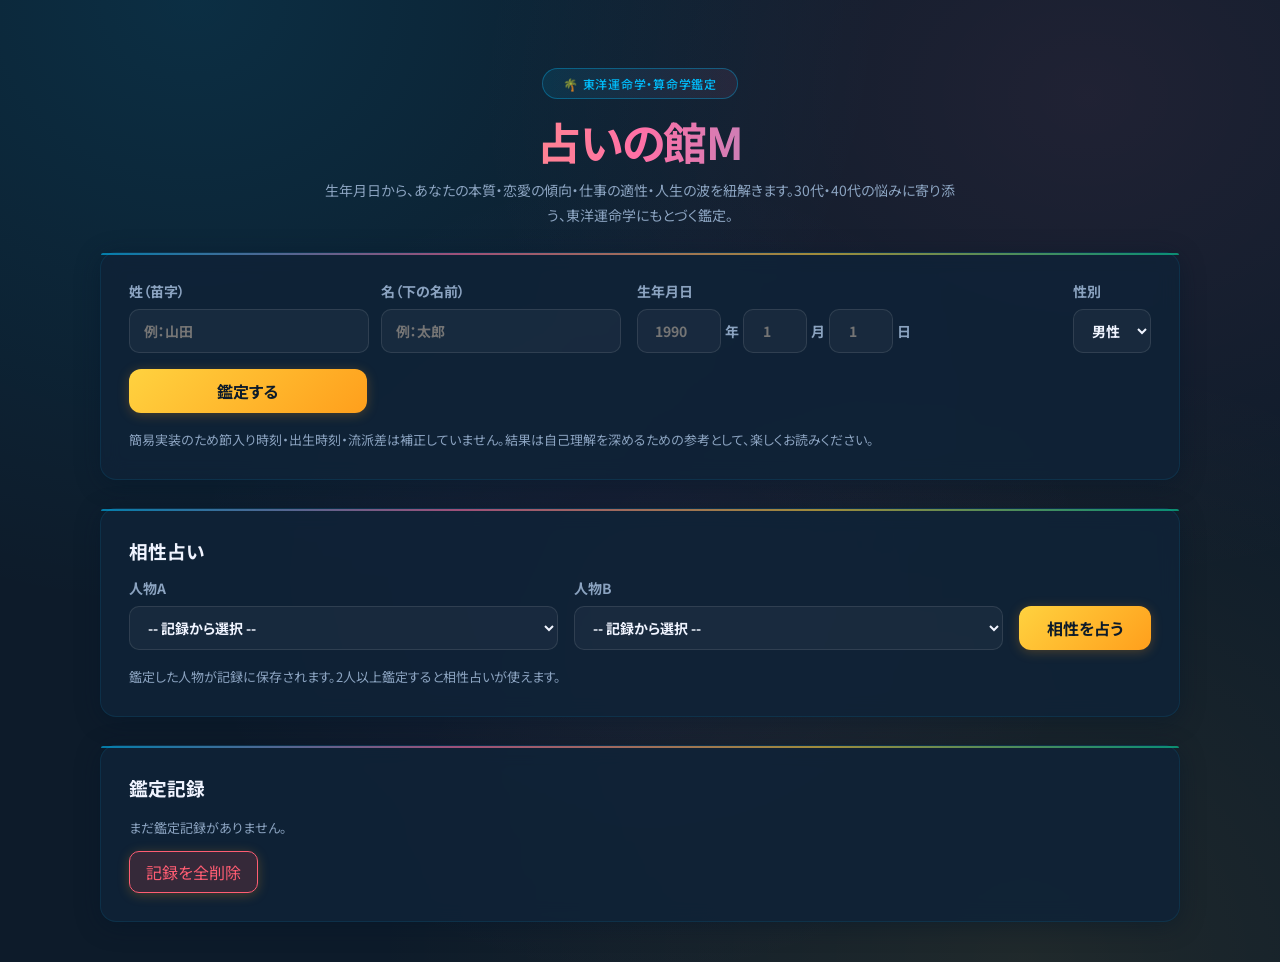
==== commit 06e33458: "remove palmistry feature entirely" ====
--- a/index.html
+++ b/index.html
@@ -84,47 +84,6 @@
 
       <section id="compatResult" class="result hidden"></section>
 
-      <section class="panel input-panel section-spaced">
-        <h3 class="panel-title">手相占い</h3>
-        <p class="note">手のひらの写真を撮影またはアップロードするだけで、手相を判定します。左手は生まれ持った素質、右手は現在の運勢を表します。</p>
-
-        <div class="palm-photo-section">
-          <div class="palm-photo-buttons">
-            <button type="button" id="palmCameraBtn" class="palm-photo-btn">📷 カメラで撮影</button>
-            <button type="button" id="palmUploadBtn" class="palm-photo-btn">🖼️ 画像をアップロード</button>
-            <input type="file" id="palmFileInput" accept="image/*" hidden />
-          </div>
-          <div id="palmCameraWrap" class="palm-camera-wrap hidden">
-            <video id="palmVideo" autoplay playsinline></video>
-            <div class="palm-camera-controls">
-              <button type="button" id="palmSnapBtn">撮影する</button>
-              <button type="button" id="palmCameraCancelBtn" class="btn-danger">キャンセル</button>
-            </div>
-            <p class="note">手のひらをカメラに向けてください。明るい場所で撮影すると線が見やすくなります。</p>
-          </div>
-          <div id="palmPhotoPreview" class="palm-photo-preview hidden">
-            <img id="palmPhotoImg" alt="手のひらの写真" />
-            <div class="palm-photo-actions">
-              <button type="button" id="palmRetakeBtn">撮り直す</button>
-              <button type="button" id="palmClearPhotoBtn" class="btn-danger">写真を削除</button>
-            </div>
-          </div>
-        </div>
-
-        <form id="palmistryForm">
-          <div class="palm-section">
-            <label class="palm-label">見る手</label>
-            <div class="palm-hand-select">
-              <label><input type="radio" name="palmHand" value="right" checked /> 右手（現在の運勢）</label>
-              <label><input type="radio" name="palmHand" value="left" /> 左手（先天的な素質）</label>
-            </div>
-          </div>
-          <button type="submit" id="palmSubmitBtn" disabled>写真を撮影またはアップロードしてください</button>
-        </form>
-      </section>
-
-      <section id="palmistryResult" class="result hidden"></section>
-
       <section id="historySection" class="panel input-panel section-spaced">
         <h3 class="panel-title">鑑定記録</h3>
         <div id="historyList"></div>
@@ -133,7 +92,6 @@
     </main>
     <script src="./qrcode.min.js?v=20260724a"></script>
     <script src="./kanji-data.js?v=20260822b"></script>
-    <script src="./palmistry-data.js?v=20260906b"></script>
-    <script src="./app.js?v=20260906j"></script>
+    <script src="./app.js?v=20260906k"></script>
   </body>
 </html>
--- a/styles.css
+++ b/styles.css
@@ -4505,177 +4505,3 @@
   .kyusei-directions-sm { grid-template-columns: 1fr; }
   .kyusei-board-sm { max-width: 260px; }
 }
-
-/* === 手相占い === */
-.palm-section { margin-bottom: 14px; }
-.palm-label {
-  display: block;
-  font-size: 14px;
-  font-weight: 600;
-  margin-bottom: 6px;
-  color: var(--text);
-}
-.palm-hand-select { display: flex; gap: 18px; flex-wrap: wrap; }
-.palm-hand-select label {
-  display: inline-flex;
-  align-items: center;
-  gap: 6px;
-  font-size: 14px;
-  font-weight: 400;
-  margin: 0;
-}
-.palm-section select {
-  width: 100%;
-  padding: 10px 12px;
-  border-radius: 10px;
-  border: 1px solid var(--border);
-  background: var(--card);
-  color: var(--text);
-  font-size: 14px;
-}
-.palm-checkbox-grid {
-  display: grid;
-  grid-template-columns: repeat(auto-fill, minmax(180px, 1fr));
-  gap: 8px;
-}
-.palm-checkbox-grid label {
-  display: inline-flex;
-  align-items: center;
-  gap: 6px;
-  font-size: 13px;
-  font-weight: 400;
-  margin: 0;
-  padding: 6px 8px;
-  border-radius: 8px;
-  border: 1px solid var(--border);
-  background: rgba(0,0,0,0.15);
-}
-.palm-rating { display: inline-block; padding: 2px 10px; border-radius: 999px; font-size: 12px; font-weight: 700; }
-.palm-rating.good { background: rgba(6,214,160,0.18); color: var(--tropical-palm); }
-.palm-rating.caution { background: rgba(255,150,80,0.18); color: #ffa860; }
-.palm-rating.neutral { background: rgba(120,160,200,0.15); color: #8cb4d8; }
-.palm-line-card {
-  padding: 16px 18px;
-  border-radius: 12px;
-  background: rgba(0,0,0,0.18);
-  border: 1px solid var(--border);
-  margin-bottom: 12px;
-}
-.palm-line-card h4 { margin: 0 0 4px; font-size: 15px; font-weight: 600; }
-.palm-line-card .palm-line-pos { font-size: 12px; color: var(--muted); margin: 0 0 8px; }
-.palm-line-card .palm-line-meaning { font-size: 14px; line-height: 1.7; margin: 6px 0 0; }
-.palm-line-card .palm-line-note { font-size: 12px; color: var(--muted); margin: 6px 0 0; }
-.palm-special-card {
-  padding: 14px 16px;
-  border-radius: 12px;
-  background: linear-gradient(135deg, rgba(255,200,80,0.08), rgba(255,120,180,0.08));
-  border: 1px solid rgba(255,200,80,0.25);
-  margin-bottom: 10px;
-}
-.palm-special-card h4 { margin: 0 0 4px; font-size: 15px; color: var(--gold); }
-.palm-special-card .palm-rarity { font-size: 12px; color: var(--muted); margin: 0 0 6px; }
-.palm-special-card .palm-special-desc { font-size: 14px; line-height: 1.7; margin: 4px 0 0; }
-.palm-summary-grid { display: grid; grid-template-columns: repeat(auto-fit, minmax(220px, 1fr)); gap: 12px; margin-bottom: 16px; }
-.palm-summary-box {
-  padding: 14px;
-  border-radius: 12px;
-  background: rgba(0,0,0,0.18);
-  border: 1px solid var(--border);
-}
-.palm-summary-box h4 { margin: 0 0 6px; font-size: 14px; }
-.palm-summary-box p { margin: 0; font-size: 13px; line-height: 1.6; color: var(--text); }
-.palm-traits { display: flex; flex-wrap: wrap; gap: 6px; margin: 8px 0 0; }
-.palm-trait-tag {
-  font-size: 12px;
-  padding: 2px 10px;
-  border-radius: 999px;
-  background: rgba(120,200,220,0.15);
-  color: #7fd0e0;
-  font-weight: 600;
-}
-@media (max-width: 600px) {
-  .palm-checkbox-grid { grid-template-columns: 1fr; }
-}
-
-/* === 手相写真：カメラ・アップロード === */
-.palm-photo-section { margin-bottom: 18px; }
-.palm-photo-buttons { display: flex; gap: 10px; flex-wrap: wrap; margin-bottom: 12px; }
-.palm-photo-btn {
-  padding: 10px 18px;
-  border-radius: 10px;
-  border: 1px solid var(--border);
-  background: linear-gradient(135deg, rgba(6,214,160,0.12), rgba(120,200,220,0.12));
-  color: var(--text);
-  font-size: 14px;
-  font-weight: 600;
-  cursor: pointer;
-  transition: transform 0.15s ease, background 0.2s ease;
-}
-.palm-photo-btn:hover { transform: translateY(-1px); background: linear-gradient(135deg, rgba(6,214,160,0.22), rgba(120,200,220,0.22)); }
-.palm-photo-btn:active { transform: translateY(0); }
-.palm-camera-wrap {
-  position: relative;
-  border-radius: 14px;
-  overflow: hidden;
-  background: rgba(0,0,0,0.3);
-  border: 1px solid var(--border);
-  margin-bottom: 12px;
-}
-.palm-camera-wrap video {
-  display: block;
-  width: 100%;
-  max-height: 420px;
-  object-fit: cover;
-  background: #000;
-}
-.palm-camera-controls {
-  display: flex;
-  gap: 10px;
-  padding: 12px;
-  justify-content: center;
-  background: rgba(0,0,0,0.4);
-}
-.palm-camera-controls button {
-  padding: 10px 22px;
-  border-radius: 10px;
-  border: 1px solid var(--border);
-  background: var(--tropical-palm);
-  color: #fff;
-  font-size: 14px;
-  font-weight: 700;
-  cursor: pointer;
-}
-.palm-camera-controls .btn-danger { background: #d05050; }
-.palm-photo-preview {
-  position: relative;
-  border-radius: 14px;
-  overflow: hidden;
-  background: rgba(0,0,0,0.3);
-  border: 1px solid var(--border);
-  margin-bottom: 12px;
-}
-.palm-photo-preview img {
-  display: block;
-  width: 100%;
-  max-height: 480px;
-  object-fit: contain;
-  background: #000;
-}
-.palm-photo-actions {
-  display: flex;
-  gap: 10px;
-  padding: 12px;
-  justify-content: center;
-  background: rgba(0,0,0,0.4);
-}
-.palm-photo-actions button {
-  padding: 8px 18px;
-  border-radius: 10px;
-  border: 1px solid var(--border);
-  background: var(--card);
-  color: var(--text);
-  font-size: 13px;
-  font-weight: 600;
-  cursor: pointer;
-}
-.palm-photo-actions .btn-danger { background: #d05050; color: #fff; }
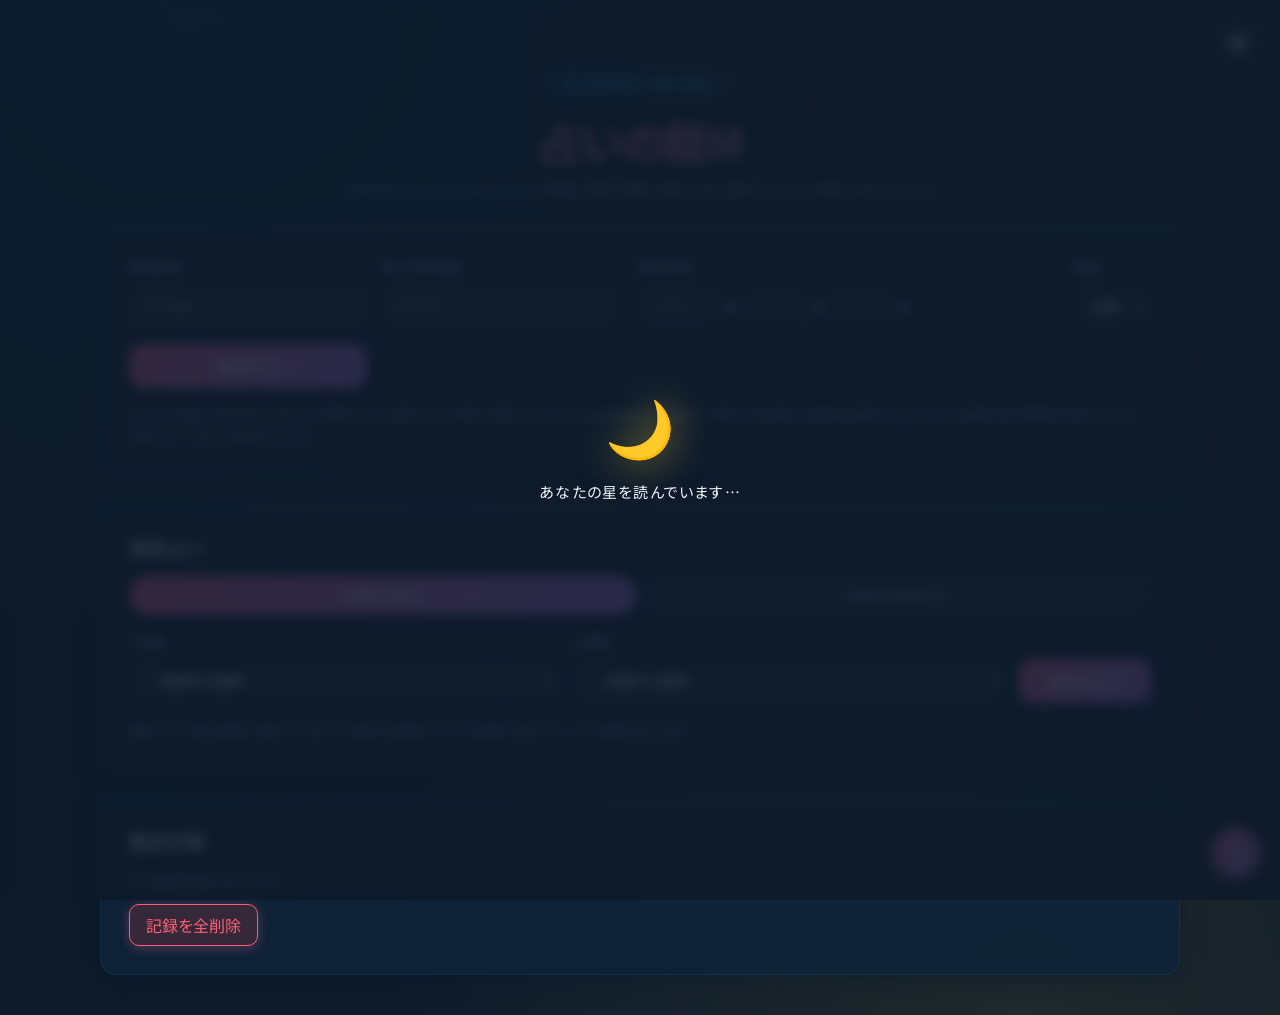
==== commit 02e8543f: "female-friendly UX improvements and PWA support - Soften simple-mode wording: hide numeric scores, g" ====
--- a/index.html
+++ b/index.html
@@ -7,9 +7,14 @@
     <link rel="preconnect" href="https://fonts.googleapis.com" />
     <link rel="preconnect" href="https://fonts.gstatic.com" crossorigin />
     <link href="https://fonts.googleapis.com/css2?family=Noto+Sans+JP:wght@400;500;600;700&display=swap" rel="stylesheet" />
-    <link rel="stylesheet" href="./styles.css?v=20260906d" />
+    <link rel="stylesheet" href="./styles.css?v=20261003a" />
     <link rel="icon" type="image/svg+xml" href="./icon.svg" />
     <link rel="apple-touch-icon" href="./icon.svg" />
+    <link rel="manifest" href="./manifest.json" />
+    <meta name="theme-color" content="#ff70a6" />
+    <meta name="mobile-web-app-capable" content="yes" />
+    <meta name="apple-mobile-web-app-capable" content="yes" />
+    <meta name="apple-mobile-web-app-title" content="占いの館M" />
     <!-- Google Analytics 4 - 測定IDを取得後に G-XXXXXXXXXX を実際のIDに置き換えてください -->
     <script async src="https://www.googletagmanager.com/gtag/js?id=G-XXXXXXXXXX"></script>
     <script>
@@ -22,9 +27,9 @@
   <body>
     <main class="app">
       <section class="hero">
-        <div class="badge">🌴 東洋運命学・算命学鑑定</div>
+        <div class="badge">� 東洋運命学・算命学鑑定</div>
         <h1>占いの館M</h1>
-        <p>生年月日から、あなたの本質・恋愛の傾向・仕事の適性・人生の波を紐解きます。30代・40代の悩みに寄り添う、東洋運命学にもとづく鑑定。</p>
+        <p>生年月日でひもとく、あなただけの物語。恋愛・結婚・仕事・人生の波を、やさしい言葉でお伝えします。</p>
       </section>
 
       <section class="panel input-panel">
@@ -32,11 +37,11 @@
           <div class="name-row">
             <label>
               姓（苗字）
-              <input id="lastName" type="text" placeholder="例：山田" autocomplete="family-name" />
+              <input id="lastName" type="text" placeholder="例：佐藤" autocomplete="family-name" />
             </label>
             <label>
               名（下の名前）
-              <input id="firstName" type="text" placeholder="例：太郎" autocomplete="given-name" />
+              <input id="firstName" type="text" placeholder="例：花子" autocomplete="given-name" />
             </label>
           </div>
           <div class="birth-row">
@@ -55,19 +60,23 @@
           <label>
             性別
             <select id="gender">
+              <option value="female">女性</option>
               <option value="male">男性</option>
-              <option value="female">女性</option>
             </select>
           </label>
           <button type="submit">鑑定する</button>
         </form>
-        <p class="note">簡易実装のため節入り時刻・出生時刻・流派差は補正していません。結果は自己理解を深めるための参考として、楽しくお読みください。</p>
+        <p class="note">入力した名前・生年月日はあなたの端末にのみ保存され、外部に送信されません。簡易実装のため節入り時刻・出生時刻・流派差は補正していません。結果は自己理解を深めるための参考として、楽しくお読みください。</p>
       </section>
 
       <section id="result" class="result hidden"></section>
 
       <section class="panel input-panel section-spaced">
         <h3 class="panel-title">相性占い</h3>
+        <div class="compat-tabs">
+          <button type="button" id="compatTabHistory" class="compat-tab is-active">記録から選ぶ</button>
+          <button type="button" id="compatTabDirect" class="compat-tab">お相手を直接入力</button>
+        </div>
         <form id="compatForm">
           <label>
             人物A
@@ -79,7 +88,39 @@
           </label>
           <button type="submit">相性を占う</button>
         </form>
-        <p class="note">鑑定した人物が記録に保存されます。2人以上鑑定すると相性占いが使えます。</p>
+        <form id="compatDirectForm" class="hidden">
+          <label>
+            あなた
+            <select id="personADirect" required><option value="">-- 記録から選択 --</option></select>
+          </label>
+          <div class="direct-partner-box">
+            <p class="direct-partner-title">気になるお相手・推し（記録には残りません）</p>
+            <label>
+              お相手の名前（任意）
+              <input id="directName" type="text" placeholder="例：推しの名前" />
+            </label>
+            <label>
+              お相手の生年月日
+              <div class="birth-inputs">
+                <input id="directYear" type="number" inputmode="numeric" placeholder="1990" min="1900" max="2100" required />
+                <span class="birth-sep">年</span>
+                <input id="directMonth" type="number" inputmode="numeric" placeholder="1" min="1" max="12" required />
+                <span class="birth-sep">月</span>
+                <input id="directDay" type="number" inputmode="numeric" placeholder="1" min="1" max="31" required />
+                <span class="birth-sep">日</span>
+              </div>
+            </label>
+            <label>
+              お相手の性別
+              <select id="directGender">
+                <option value="male">男性</option>
+                <option value="female">女性</option>
+              </select>
+            </label>
+          </div>
+          <button type="submit">相性を占う</button>
+        </form>
+        <p class="note">鑑定した人物が記録に保存されます。「お相手を直接入力」なら記録に残さず、こっそり相性を占えます。</p>
       </section>
 
       <section id="compatResult" class="result hidden"></section>
@@ -90,8 +131,16 @@
         <button id="clearHistory" class="btn-danger">記録を全削除</button>
       </section>
     </main>
+    <button id="themeToggle" class="theme-toggle" title="表示テーマを切り替え">☀️</button>
+    <button id="backToTop" class="back-to-top hidden" title="上に戻る">↑</button>
+    <div id="loadingOverlay" class="loading-overlay hidden">
+      <div class="loading-inner">
+        <div class="loading-star">🌙</div>
+        <p class="loading-text">あなたの星を読んでいます…</p>
+      </div>
+    </div>
     <script src="./qrcode.min.js?v=20260724a"></script>
     <script src="./kanji-data.js?v=20260822b"></script>
-    <script src="./app.js?v=20260906k"></script>
+    <script src="./app.js?v=20261003a"></script>
   </body>
 </html>
--- a/styles.css
+++ b/styles.css
@@ -625,18 +625,18 @@
 button {
   cursor: pointer;
   border: none;
-  color: #0d1b2a;
-  background: linear-gradient(135deg, var(--tropical-sand), var(--tropical-orange));
+  color: #fff;
+  background: linear-gradient(135deg, var(--tropical-pink), var(--tropical-purple));
   font-weight: 700;
   padding: 0 28px;
-  border-radius: 12px;
+  border-radius: 14px;
   transition: background 0.2s, transform 0.1s, box-shadow 0.2s;
-  box-shadow: 0 2px 12px rgba(255, 159, 28, 0.25);
+  box-shadow: 0 2px 12px rgba(255, 112, 166, 0.30);
 }
 
 button:hover {
-  background: linear-gradient(135deg, #ffe066, var(--tropical-sand));
-  box-shadow: 0 4px 18px rgba(255, 210, 63, 0.35);
+  background: linear-gradient(135deg, #ff9cc0, #d49aff);
+  box-shadow: 0 4px 18px rgba(255, 112, 166, 0.40);
 }
 
 button:active {
@@ -2057,6 +2057,10 @@
   color: var(--risk-color, var(--text));
   text-shadow: 0 0 20px rgba(220, 80, 80, 0.3);
 }
+.affair-risk-score-text {
+  font-size: 1.8em;
+  line-height: 1.2;
+}
 
 .affair-risk-score-num span {
   font-size: 0.35em;
@@ -4505,3 +4509,222 @@
   .kyusei-directions-sm { grid-template-columns: 1fr; }
   .kyusei-board-sm { max-width: 260px; }
 }
+
+/* === 相性占いタブ・直接入力 === */
+.compat-tabs {
+  display: flex;
+  gap: 8px;
+  margin-bottom: 16px;
+}
+.compat-tab {
+  flex: 1;
+  min-height: 40px;
+  padding: 0 14px;
+  border-radius: 999px;
+  font-size: 13px;
+  font-weight: 600;
+  color: var(--muted);
+  background: rgba(255, 255, 255, 0.05);
+  border: 1px solid rgba(255, 255, 255, 0.12);
+  box-shadow: none;
+  transition: color 0.2s, background 0.2s, border-color 0.2s;
+}
+.compat-tab:hover {
+  background: rgba(255, 112, 166, 0.12);
+  box-shadow: none;
+}
+.compat-tab.is-active {
+  color: #fff;
+  background: linear-gradient(135deg, var(--tropical-pink), var(--tropical-purple));
+  border-color: transparent;
+}
+.direct-partner-box {
+  grid-column: 1 / -1;
+  display: grid;
+  gap: 14px;
+  padding: 16px;
+  border-radius: 14px;
+  background: rgba(255, 112, 166, 0.06);
+  border: 1px solid rgba(255, 112, 166, 0.20);
+}
+.direct-partner-title {
+  margin: 0;
+  font-size: 12px;
+  font-weight: 600;
+  color: var(--tropical-pink);
+}
+@media (max-width: 600px) {
+  .compat-tabs { flex-direction: column; }
+}
+
+/* === 今日のラッキー（かんたん表示のみ） === */
+.lucky-today-card {
+  background: linear-gradient(135deg, rgba(255, 112, 166, 0.10), rgba(199, 125, 255, 0.08));
+  border-color: rgba(255, 112, 166, 0.25);
+}
+.lucky-today-card h3 { margin-top: 0; }
+.lucky-today-dir {
+  font-size: 14px;
+  line-height: 1.8;
+  margin: 0 0 8px;
+}
+.lucky-today-action {
+  margin: 0;
+  font-size: 14px;
+  line-height: 1.8;
+  color: var(--tropical-sand);
+}
+
+/* === かんたん表示の並び順 === */
+.simple-mode .result-header { order: -5; }
+.simple-mode .view-toggle-wrap { order: -4; }
+.simple-mode .lucky-today-card { order: -3; }
+.simple-mode .life-summary-card { order: -2; }
+.simple-mode .love-relations-card,
+.simple-mode .mote-card { order: -1; }
+
+/* === 鑑定中ローディング === */
+.loading-overlay {
+  position: fixed;
+  inset: 0;
+  z-index: 9999;
+  display: flex;
+  align-items: center;
+  justify-content: center;
+  background: rgba(13, 27, 42, 0.85);
+  backdrop-filter: blur(6px);
+}
+.loading-inner { text-align: center; }
+.loading-star {
+  font-size: 56px;
+  animation: loadingPulse 1.2s ease-in-out infinite;
+  filter: drop-shadow(0 0 20px rgba(255, 210, 63, 0.6));
+}
+.loading-text {
+  margin-top: 16px;
+  color: var(--text);
+  font-size: 15px;
+  letter-spacing: 0.08em;
+  animation: loadingFade 1.2s ease-in-out infinite;
+}
+@keyframes loadingPulse {
+  0%, 100% { transform: scale(1) rotate(-8deg); opacity: 0.85; }
+  50% { transform: scale(1.15) rotate(8deg); opacity: 1; }
+}
+@keyframes loadingFade {
+  0%, 100% { opacity: 0.5; }
+  50% { opacity: 1; }
+}
+
+/* === ミニ目次（かんたん表示のみ） === */
+.toc-nav {
+  display: flex;
+  gap: 8px;
+  overflow-x: auto;
+  padding: 10px 4px;
+  position: sticky;
+  top: 8px;
+  z-index: 50;
+  background: rgba(13, 27, 42, 0.85);
+  backdrop-filter: blur(8px);
+  border-radius: 999px;
+  -webkit-overflow-scrolling: touch;
+}
+.toc-nav::-webkit-scrollbar { display: none; }
+.toc-nav a {
+  flex-shrink: 0;
+  padding: 8px 16px;
+  border-radius: 999px;
+  font-size: 13px;
+  font-weight: 600;
+  color: var(--muted);
+  text-decoration: none;
+  background: rgba(255, 255, 255, 0.05);
+  border: 1px solid rgba(255, 255, 255, 0.10);
+  transition: color 0.2s, background 0.2s;
+}
+.toc-nav a:hover {
+  color: var(--tropical-pink);
+  background: rgba(255, 112, 166, 0.12);
+}
+
+/* === 上に戻るボタン === */
+.back-to-top {
+  position: fixed;
+  right: 20px;
+  bottom: 24px;
+  z-index: 100;
+  width: 48px;
+  height: 48px;
+  min-height: auto;
+  padding: 0;
+  border-radius: 50%;
+  font-size: 20px;
+  display: flex;
+  align-items: center;
+  justify-content: center;
+  box-shadow: 0 4px 16px rgba(255, 112, 166, 0.4);
+}
+html { scroll-behavior: smooth; }
+
+/* === ライトモード（さくらテーマ） === */
+.theme-toggle {
+  position: fixed;
+  right: 20px;
+  top: 20px;
+  z-index: 100;
+  width: 44px;
+  height: 44px;
+  min-height: auto;
+  padding: 0;
+  border-radius: 50%;
+  font-size: 18px;
+  display: flex;
+  align-items: center;
+  justify-content: center;
+  background: rgba(255, 255, 255, 0.08);
+  border: 1px solid rgba(255, 255, 255, 0.15);
+  box-shadow: 0 2px 10px rgba(0, 0, 0, 0.2);
+}
+body.light-mode {
+  color-scheme: light;
+  --bg: #fdf3f7;
+  --panel: rgba(255, 255, 255, 0.92);
+  --panel-strong: #ffedf3;
+  --text: #4a2f3d;
+  --muted: #93707f;
+  --border: rgba(255, 112, 166, 0.25);
+  --border-subtle: rgba(199, 125, 255, 0.15);
+  background:
+    radial-gradient(ellipse at 15% 0%, rgba(255, 183, 213, 0.35) 0%, transparent 45%),
+    radial-gradient(ellipse at 85% 10%, rgba(199, 125, 255, 0.20) 0%, transparent 40%),
+    radial-gradient(ellipse at 50% 60%, rgba(255, 213, 226, 0.30) 0%, transparent 50%),
+    radial-gradient(ellipse at 80% 100%, rgba(255, 230, 180, 0.30) 0%, transparent 45%),
+    var(--bg);
+}
+body.light-mode input,
+body.light-mode select {
+  background: rgba(74, 47, 61, 0.05);
+  border-color: rgba(74, 47, 61, 0.15);
+}
+body.light-mode .panel,
+body.light-mode .result-card {
+  box-shadow: 0 4px 24px rgba(200, 120, 150, 0.15);
+}
+body.light-mode .theme-toggle {
+  background: rgba(255, 255, 255, 0.85);
+  border-color: rgba(255, 112, 166, 0.3);
+}
+body.light-mode .loading-overlay { background: rgba(253, 243, 247, 0.92); }
+body.light-mode .loading-text { color: var(--text); }
+body.light-mode .toc-nav { background: rgba(255, 237, 243, 0.9); }
+body.light-mode .toc-nav a {
+  background: rgba(74, 47, 61, 0.05);
+  border-color: rgba(74, 47, 61, 0.10);
+}
+body.light-mode .compat-tab {
+  background: rgba(74, 47, 61, 0.05);
+  border-color: rgba(74, 47, 61, 0.12);
+}
+body.light-mode .compat-tab.is-active { color: #fff; }
+body.light-mode .direct-partner-box { background: rgba(255, 112, 166, 0.08); }
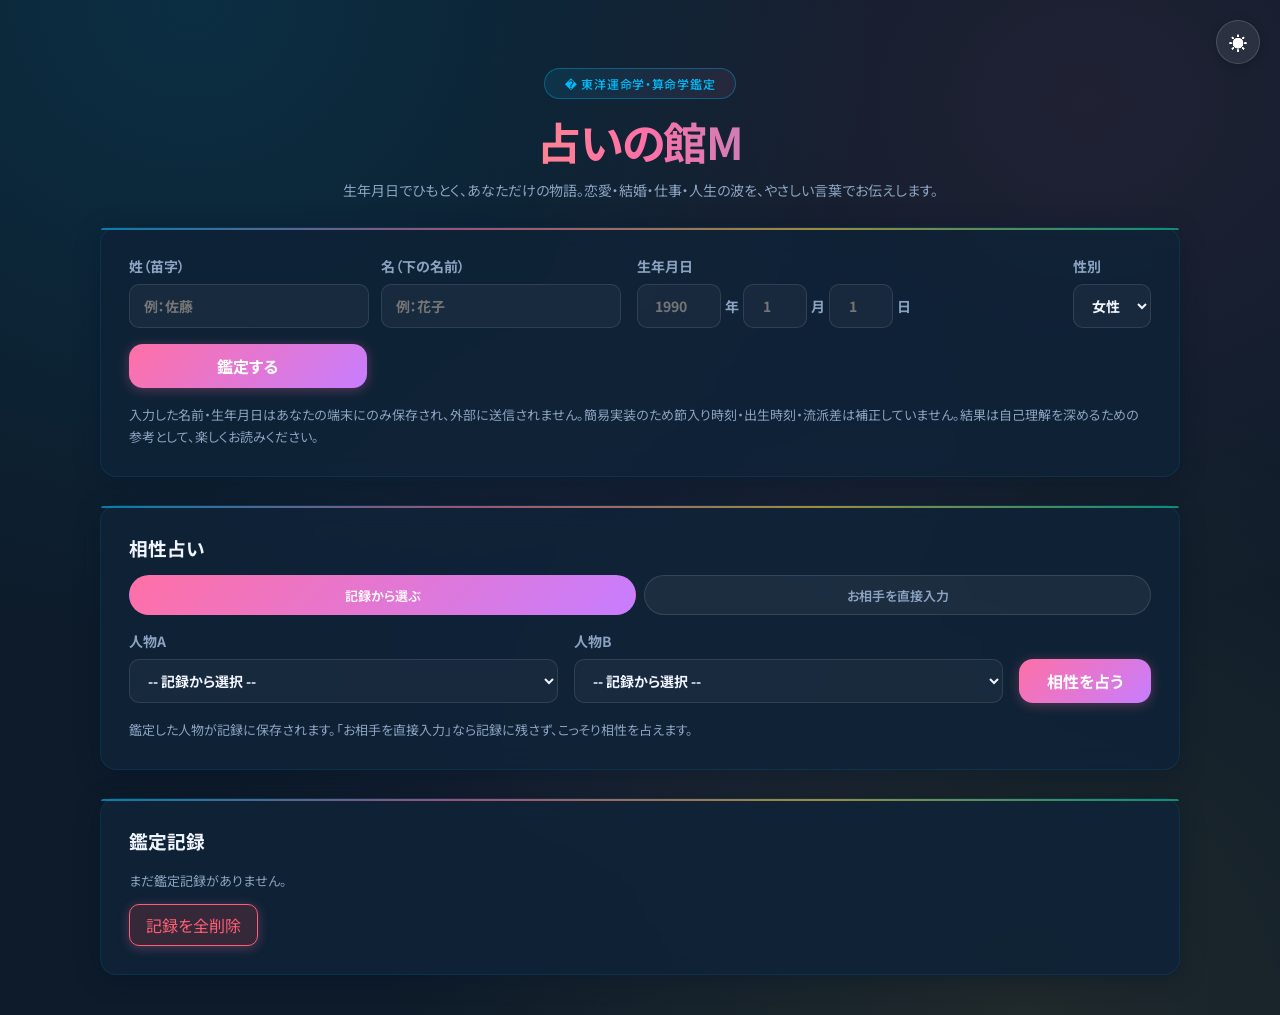
==== commit c8f0c97e: "chore: bump service worker cache and asset versions Force clients to drop the cached styles.css that" ====
--- a/index.html
+++ b/index.html
@@ -7,7 +7,7 @@
     <link rel="preconnect" href="https://fonts.googleapis.com" />
     <link rel="preconnect" href="https://fonts.gstatic.com" crossorigin />
     <link href="https://fonts.googleapis.com/css2?family=Noto+Sans+JP:wght@400;500;600;700&display=swap" rel="stylesheet" />
-    <link rel="stylesheet" href="./styles.css?v=20261003a" />
+    <link rel="stylesheet" href="./styles.css?v=20261007a" />
     <link rel="icon" type="image/svg+xml" href="./icon.svg" />
     <link rel="apple-touch-icon" href="./icon.svg" />
     <link rel="manifest" href="./manifest.json" />
@@ -141,6 +141,6 @@
     </div>
     <script src="./qrcode.min.js?v=20260724a"></script>
     <script src="./kanji-data.js?v=20260822b"></script>
-    <script src="./app.js?v=20261003a"></script>
+    <script src="./app.js?v=20261007a"></script>
   </body>
 </html>
--- a/styles.css
+++ b/styles.css
@@ -662,7 +662,7 @@
 }
 
 .hidden {
-  display: none;
+  display: none !important;
 }
 
 .result-card {
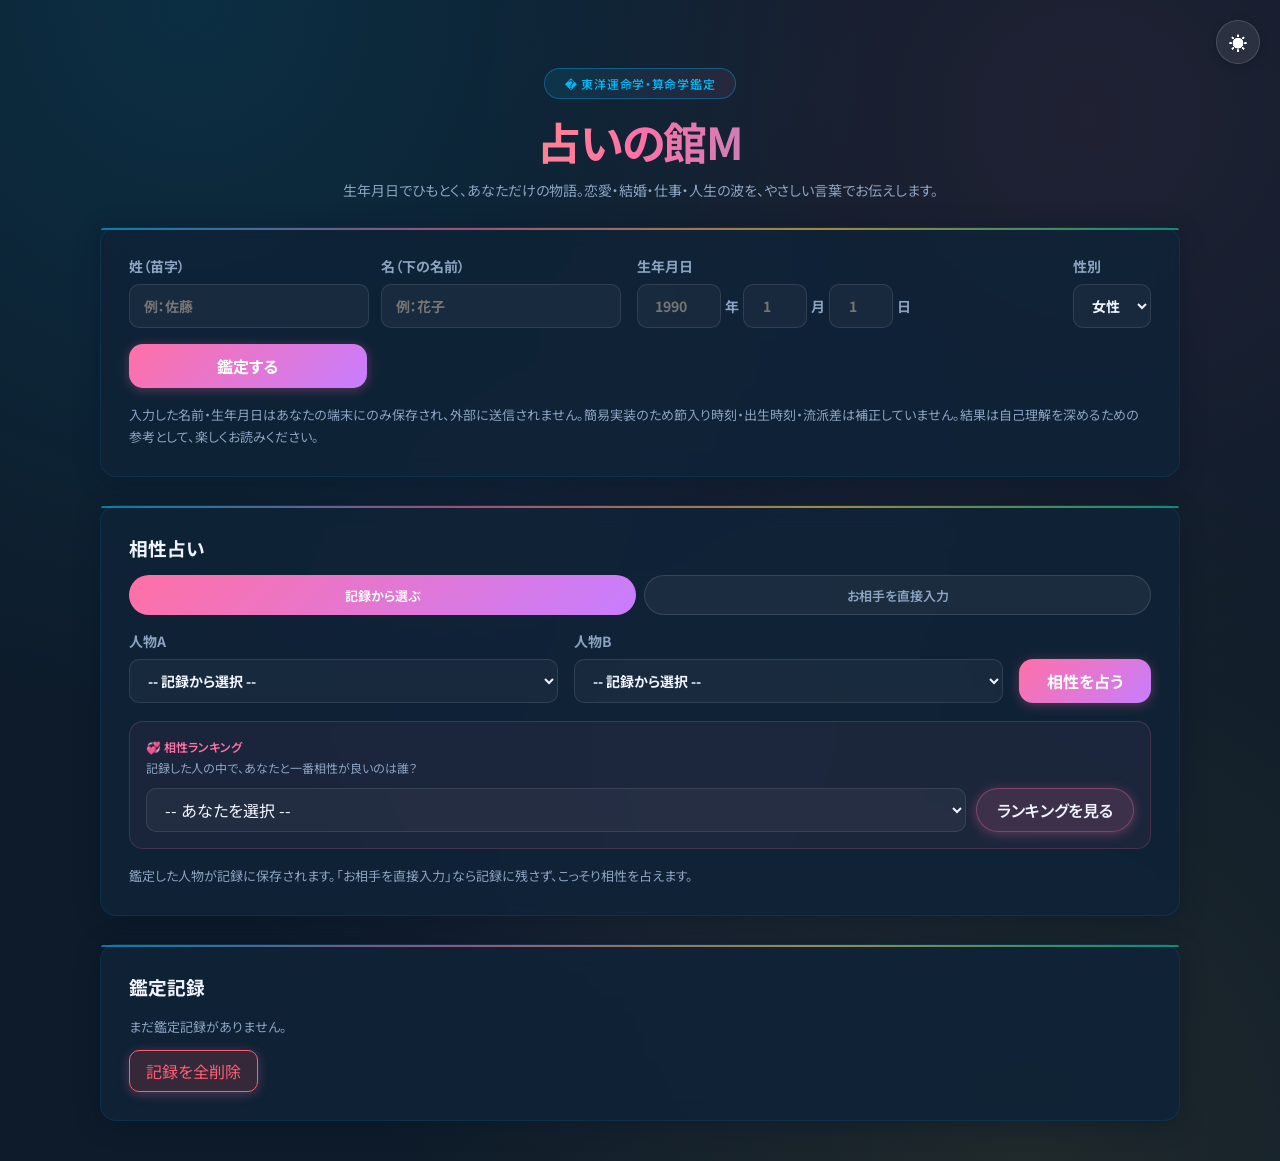
==== commit 65afe1e9: "feat: 月別運気カレンダー・運気曲線グラフ・相性ランキングを追加 - 今年12ヶ月の運気を月の干支からスコアリングし一覧表示（◎○△▲評価・天中殺月・当月ハイライト） - 年運×大運ブレンドの人生" ====
--- a/index.html
+++ b/index.html
@@ -7,7 +7,7 @@
     <link rel="preconnect" href="https://fonts.googleapis.com" />
     <link rel="preconnect" href="https://fonts.gstatic.com" crossorigin />
     <link href="https://fonts.googleapis.com/css2?family=Noto+Sans+JP:wght@400;500;600;700&display=swap" rel="stylesheet" />
-    <link rel="stylesheet" href="./styles.css?v=20261007a" />
+    <link rel="stylesheet" href="./styles.css?v=20261007b" />
     <link rel="icon" type="image/svg+xml" href="./icon.svg" />
     <link rel="apple-touch-icon" href="./icon.svg" />
     <link rel="manifest" href="./manifest.json" />
@@ -120,6 +120,15 @@
           </div>
           <button type="submit">相性を占う</button>
         </form>
+        <div class="ranking-box">
+          <p class="direct-partner-title">💞 相性ランキング</p>
+          <p class="ranking-note">記録した人の中で、あなたと一番相性が良いのは誰？</p>
+          <div class="ranking-controls">
+            <select id="rankingBase"><option value="">-- あなたを選択 --</option></select>
+            <button type="button" id="rankingBtn" class="btn-secondary">ランキングを見る</button>
+          </div>
+          <div id="rankingResult"></div>
+        </div>
         <p class="note">鑑定した人物が記録に保存されます。「お相手を直接入力」なら記録に残さず、こっそり相性を占えます。</p>
       </section>
 
@@ -141,6 +150,6 @@
     </div>
     <script src="./qrcode.min.js?v=20260724a"></script>
     <script src="./kanji-data.js?v=20260822b"></script>
-    <script src="./app.js?v=20261007a"></script>
+    <script src="./app.js?v=20261007b"></script>
   </body>
 </html>
--- a/styles.css
+++ b/styles.css
@@ -4728,3 +4728,117 @@
 }
 body.light-mode .compat-tab.is-active { color: #fff; }
 body.light-mode .direct-partner-box { background: rgba(255, 112, 166, 0.08); }
+
+/* === 月別運気カレンダー === */
+.month-calendar-grid {
+  display: grid;
+  grid-template-columns: repeat(auto-fill, minmax(150px, 1fr));
+  gap: 10px;
+}
+.mc-cell {
+  padding: 12px;
+  border-radius: 12px;
+  background: rgba(255, 255, 255, 0.04);
+  border: 1px solid var(--border-subtle);
+}
+.mc-cell.is-current {
+  border-color: rgba(255, 112, 166, 0.55);
+  box-shadow: 0 0 0 1px rgba(255, 112, 166, 0.25), 0 4px 14px rgba(255, 112, 166, 0.12);
+}
+.mc-cell.is-tenchu { background: rgba(255, 93, 115, 0.06); }
+.mc-head { display: flex; justify-content: space-between; align-items: baseline; }
+.mc-month { font-weight: 700; font-size: 14px; }
+.mc-mark { font-size: 18px; font-weight: 700; }
+.mc-best .mc-mark { color: #ff70a6; }
+.mc-good .mc-mark { color: #6dd6a0; }
+.mc-normal .mc-mark { color: #e0c060; }
+.mc-caution .mc-mark { color: #ff7a7a; }
+.mc-label { font-size: 12px; color: var(--muted); margin-top: 2px; }
+.mc-meta { font-size: 11px; color: var(--muted); margin-top: 4px; line-height: 1.6; }
+.mc-tip { font-size: 12px; line-height: 1.6; margin-top: 6px; color: var(--tropical-sand); }
+body.light-mode .mc-cell { background: rgba(255, 255, 255, 0.65); }
+body.light-mode .mc-tip { color: #7a5563; }
+
+/* === 運気曲線グラフ === */
+.fortune-curve-wrap { overflow-x: auto; }
+.fortune-curve-svg { width: 100%; min-width: 560px; height: auto; display: block; }
+.fc-grid { stroke: rgba(255, 255, 255, 0.08); stroke-width: 1; }
+.fc-ytext, .fc-xtext { fill: var(--muted); font-size: 11px; }
+.fc-line { fill: none; stroke: #ff70a6; stroke-width: 2.5; stroke-linejoin: round; stroke-linecap: round; }
+.fc-tenchu-band { fill: rgba(255, 93, 115, 0.10); }
+.fc-current-line { stroke: rgba(244, 201, 93, 0.5); stroke-width: 1.5; stroke-dasharray: 4 4; }
+.fc-current-dot { fill: #f4c95d; stroke: #1a0f14; stroke-width: 1.5; }
+.fc-tp-dot { fill: #ffd23f; stroke: rgba(0,0,0,0.4); stroke-width: 1; }
+.fc-best-dot { fill: #6dd6a0; }
+.fc-worst-dot { fill: #ff7a7a; }
+.fc-label { fill: var(--text); font-size: 11px; font-weight: 600; }
+.fc-label.fc-best { fill: #6dd6a0; }
+.fc-label.fc-worst { fill: #ff7a7a; }
+.fortune-curve-legend {
+  display: flex;
+  flex-wrap: wrap;
+  gap: 16px;
+  margin-top: 10px;
+  font-size: 12px;
+  color: var(--muted);
+}
+.fortune-curve-legend span { display: inline-flex; align-items: center; gap: 6px; }
+.fortune-curve-legend i { display: inline-block; width: 18px; height: 8px; border-radius: 4px; }
+.fc-lg-line { background: #ff70a6; height: 3px !important; }
+.fc-lg-dot { background: #ffd23f; width: 8px !important; border-radius: 50%; }
+.fc-lg-band { background: rgba(255, 93, 115, 0.25); }
+.fc-lg-now { background: #f4c95d; height: 3px !important; }
+body.light-mode .fc-ytext, body.light-mode .fc-xtext { fill: #93707f; }
+body.light-mode .fc-label { fill: #4a2f3d; }
+body.light-mode .fc-grid { stroke: rgba(74, 47, 61, 0.10); }
+
+/* === 相性ランキング === */
+.ranking-box {
+  grid-column: 1 / -1;
+  margin-top: 18px;
+  padding: 16px;
+  border-radius: 14px;
+  background: rgba(255, 112, 166, 0.05);
+  border: 1px solid rgba(255, 112, 166, 0.18);
+}
+.ranking-note { margin: 4px 0 12px; font-size: 12px; color: var(--muted); }
+.ranking-controls { display: flex; gap: 10px; flex-wrap: wrap; }
+.ranking-controls select { flex: 1; min-width: 200px; }
+.btn-secondary {
+  min-height: 44px;
+  padding: 0 20px;
+  border-radius: 999px;
+  background: rgba(255, 112, 166, 0.15);
+  border: 1px solid rgba(255, 112, 166, 0.35);
+  color: var(--text);
+  font-weight: 600;
+}
+.ranking-list { margin-top: 14px; display: grid; gap: 10px; }
+.ranking-item {
+  display: flex;
+  align-items: center;
+  gap: 12px;
+  padding: 12px 14px;
+  border-radius: 12px;
+  background: rgba(255, 255, 255, 0.04);
+  border: 1px solid var(--border-subtle);
+}
+.ranking-item.is-top {
+  border-color: rgba(255, 112, 166, 0.5);
+  background: linear-gradient(135deg, rgba(255, 112, 166, 0.10), rgba(199, 125, 255, 0.06));
+}
+.ranking-medal { font-size: 20px; min-width: 34px; text-align: center; font-weight: 700; }
+.ranking-info { flex: 1; min-width: 0; }
+.ranking-name { font-weight: 700; font-size: 14px; }
+.ranking-birth { font-weight: 400; font-size: 11px; color: var(--muted); margin-left: 8px; }
+.ranking-comment { font-size: 12px; color: var(--tropical-pink); margin-top: 2px; }
+.ranking-minis { display: flex; gap: 14px; flex-wrap: wrap; margin-top: 6px; }
+.ranking-mini { display: flex; align-items: center; gap: 6px; font-size: 11px; color: var(--muted); }
+.ranking-mini-bar { width: 56px; height: 5px; border-radius: 3px; background: rgba(255, 255, 255, 0.08); overflow: hidden; }
+.ranking-mini-bar i { display: block; height: 100%; background: linear-gradient(90deg, #ff70a6, #c77dff); border-radius: 3px; }
+.ranking-mini b { color: var(--text); font-size: 11px; }
+.ranking-score { font-size: 24px; font-weight: 700; }
+.ranking-score small { font-size: 11px; font-weight: 400; color: var(--muted); }
+body.light-mode .ranking-box { background: rgba(255, 112, 166, 0.06); }
+body.light-mode .ranking-item { background: rgba(255, 255, 255, 0.7); }
+body.light-mode .ranking-mini-bar { background: rgba(74, 47, 61, 0.10); }
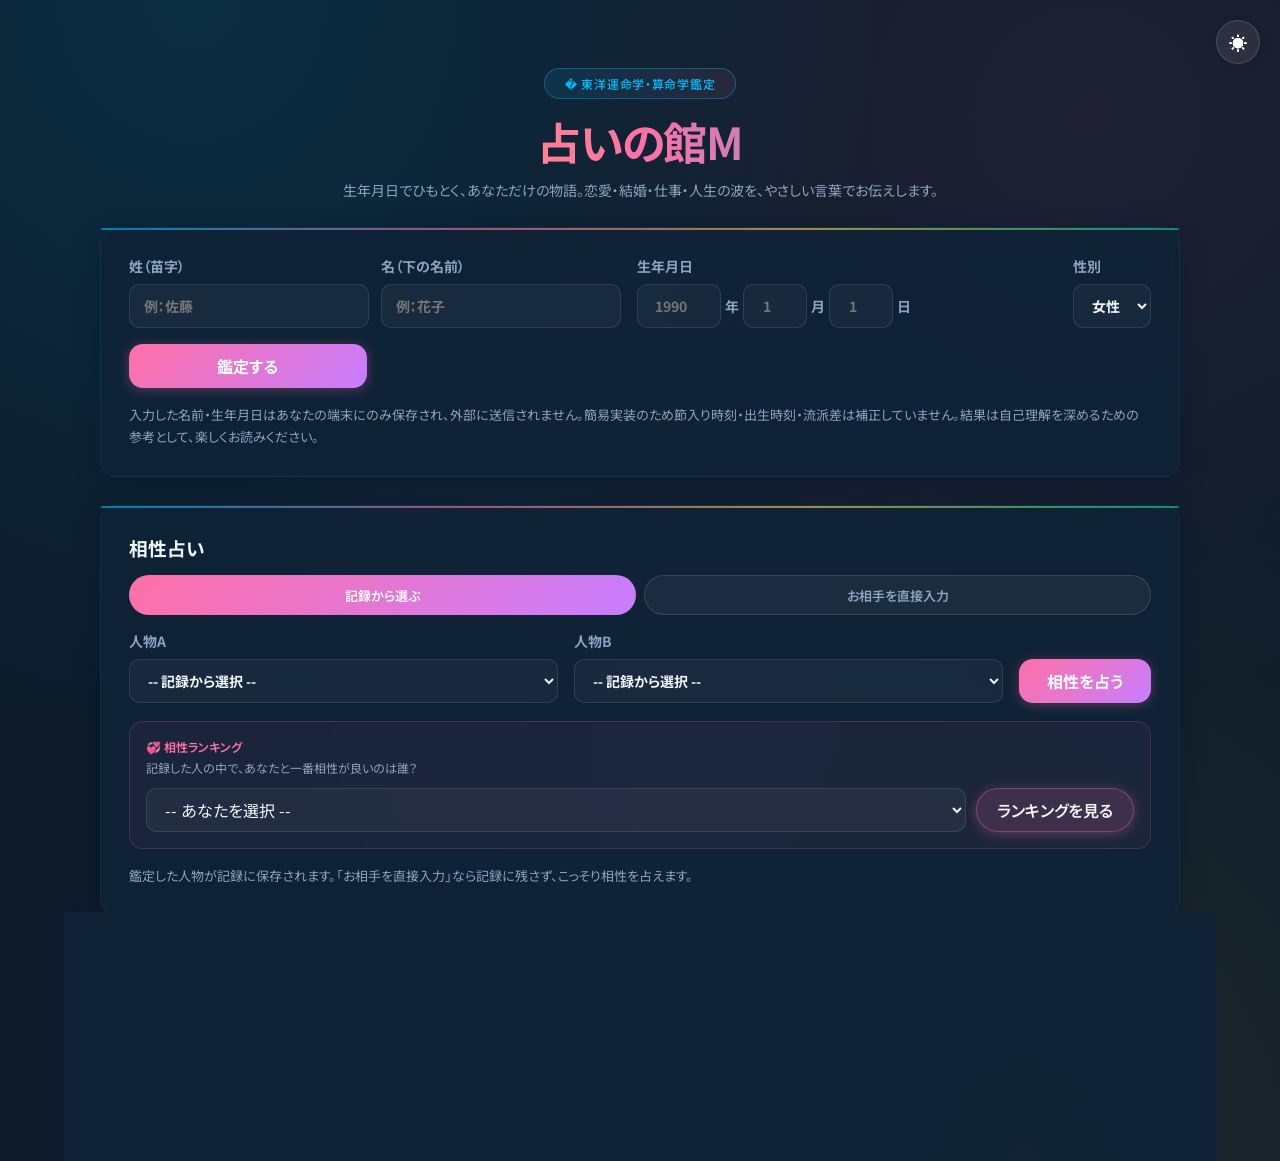
==== commit 7b9dd143: "fix: スマホでの横スクロールを解消 - html/body に overflow-x:clip を適用（非対応ブラウザは hidden フォールバック） - スマホ幅で 4列グリッドや固定最小幅を" ====
--- a/index.html
+++ b/index.html
@@ -7,7 +7,7 @@
     <link rel="preconnect" href="https://fonts.googleapis.com" />
     <link rel="preconnect" href="https://fonts.gstatic.com" crossorigin />
     <link href="https://fonts.googleapis.com/css2?family=Noto+Sans+JP:wght@400;500;600;700&display=swap" rel="stylesheet" />
-    <link rel="stylesheet" href="./styles.css?v=20261007b" />
+    <link rel="stylesheet" href="./styles.css?v=20261007d" />
     <link rel="icon" type="image/svg+xml" href="./icon.svg" />
     <link rel="apple-touch-icon" href="./icon.svg" />
     <link rel="manifest" href="./manifest.json" />
@@ -150,6 +150,6 @@
     </div>
     <script src="./qrcode.min.js?v=20260724a"></script>
     <script src="./kanji-data.js?v=20260822b"></script>
-    <script src="./app.js?v=20261007b"></script>
+    <script src="./app.js?v=20261007d"></script>
   </body>
 </html>
--- a/styles.css
+++ b/styles.css
@@ -4763,7 +4763,7 @@
 .fortune-curve-wrap { overflow-x: auto; }
 .fortune-curve-svg { width: 100%; min-width: 560px; height: auto; display: block; }
 .fc-grid { stroke: rgba(255, 255, 255, 0.08); stroke-width: 1; }
-.fc-ytext, .fc-xtext { fill: var(--muted); font-size: 11px; }
+.fc-ytext, .fc-xtext { fill: var(--muted); font-size: 12px; }
 .fc-line { fill: none; stroke: #ff70a6; stroke-width: 2.5; stroke-linejoin: round; stroke-linecap: round; }
 .fc-tenchu-band { fill: rgba(255, 93, 115, 0.10); }
 .fc-current-line { stroke: rgba(244, 201, 93, 0.5); stroke-width: 1.5; stroke-dasharray: 4 4; }
@@ -4771,7 +4771,7 @@
 .fc-tp-dot { fill: #ffd23f; stroke: rgba(0,0,0,0.4); stroke-width: 1; }
 .fc-best-dot { fill: #6dd6a0; }
 .fc-worst-dot { fill: #ff7a7a; }
-.fc-label { fill: var(--text); font-size: 11px; font-weight: 600; }
+.fc-label { fill: var(--text); font-size: 13px; font-weight: 600; }
 .fc-label.fc-best { fill: #6dd6a0; }
 .fc-label.fc-worst { fill: #ff7a7a; }
 .fortune-curve-legend {
@@ -4842,3 +4842,116 @@
 body.light-mode .ranking-box { background: rgba(255, 112, 166, 0.06); }
 body.light-mode .ranking-item { background: rgba(255, 255, 255, 0.7); }
 body.light-mode .ranking-mini-bar { background: rgba(74, 47, 61, 0.10); }
+
+/* === 相性：宿命の縁カード === */
+.fate-bond-card {
+  border-color: rgba(255, 112, 166, 0.30);
+}
+.fate-main {
+  padding: 14px 16px;
+  border-radius: 12px;
+  margin-bottom: 12px;
+  border: 1px solid var(--border-subtle);
+}
+.fate-main.is-fate-strong {
+  background: linear-gradient(135deg, rgba(255, 112, 166, 0.14), rgba(199, 125, 255, 0.10));
+  border-color: rgba(255, 112, 166, 0.45);
+}
+.fate-main.is-fate-good {
+  background: rgba(109, 214, 160, 0.10);
+  border-color: rgba(109, 214, 160, 0.35);
+}
+.fate-main.is-fate-mid {
+  background: rgba(224, 192, 96, 0.08);
+  border-color: rgba(224, 192, 96, 0.30);
+}
+.fate-main.is-fate-hard {
+  background: rgba(255, 122, 122, 0.08);
+  border-color: rgba(255, 122, 122, 0.35);
+}
+.fate-main-title {
+  font-size: 16px;
+  font-weight: 700;
+  margin-bottom: 6px;
+}
+.fate-main-note {
+  margin: 0;
+  font-size: 13px;
+  line-height: 1.8;
+  color: var(--tropical-sand);
+}
+.fate-bond-tags {
+  display: flex;
+  flex-wrap: wrap;
+  gap: 6px;
+  margin-bottom: 12px;
+}
+.fate-tag {
+  font-size: 11px;
+  font-weight: 600;
+  padding: 3px 10px;
+  border-radius: 999px;
+  border: 1px solid var(--border-subtle);
+}
+.fate-tag.fate-strong { background: rgba(255, 112, 166, 0.15); border-color: rgba(255, 112, 166, 0.4); color: var(--tropical-pink); }
+.fate-tag.fate-good { background: rgba(109, 214, 160, 0.12); border-color: rgba(109, 214, 160, 0.35); }
+.fate-tag.fate-mid { background: rgba(224, 192, 96, 0.12); border-color: rgba(224, 192, 96, 0.3); }
+.fate-tag.fate-hard { background: rgba(255, 122, 122, 0.12); border-color: rgba(255, 122, 122, 0.35); }
+.fate-stars {
+  display: grid;
+  gap: 8px;
+  margin-bottom: 12px;
+}
+.fate-star-row {
+  display: flex;
+  flex-direction: column;
+  gap: 2px;
+  font-size: 13px;
+  padding: 10px 12px;
+  border-radius: 10px;
+  background: rgba(255, 255, 255, 0.03);
+}
+.fate-star-row b { font-size: 12px; color: var(--muted); }
+.fate-spouse p {
+  margin: 6px 0;
+  font-size: 13px;
+  line-height: 1.7;
+  padding: 8px 12px;
+  border-radius: 10px;
+  background: rgba(244, 201, 93, 0.08);
+  border: 1px solid rgba(244, 201, 93, 0.25);
+}
+.fate-warn {
+  margin-top: 10px;
+  padding: 10px 12px;
+  border-radius: 10px;
+  font-size: 12px;
+  line-height: 1.7;
+  background: rgba(255, 122, 122, 0.10);
+  border: 1px solid rgba(255, 122, 122, 0.30);
+}
+body.light-mode .fate-star-row { background: rgba(255, 255, 255, 0.6); }
+body.light-mode .fate-main-note { color: #7a5563; }
+
+/* === モバイル横スクロール対策 === */
+html, body { overflow-x: clip; }
+@supports not (overflow: clip) {
+  html, body { overflow-x: hidden; }
+}
+img, svg, video, canvas { max-width: 100%; height: auto; }
+.comparison-table, .inyou-table { display: block; overflow-x: auto; }
+
+@media (max-width: 600px) {
+  .history-item { grid-template-columns: 1fr auto; }
+  .nenun-row { grid-template-columns: 1fr; gap: 8px; }
+  .six-parents-row { grid-template-columns: 1fr; gap: 4px; }
+  .ryudo-item { grid-template-columns: 1fr 1fr; }
+  .mote-charm-list { grid-template-columns: 1fr; }
+  .guardian-row b { min-width: 0; white-space: normal; }
+  .sekishoku-star { min-width: 0; }
+  .kizu-bar-row span { min-width: 0; }
+  .month-calendar-grid { grid-template-columns: repeat(2, 1fr); }
+  .fortune-curve-svg { min-width: 0; }
+  .ranking-item { flex-wrap: wrap; }
+  .ranking-score { margin-left: auto; }
+}
